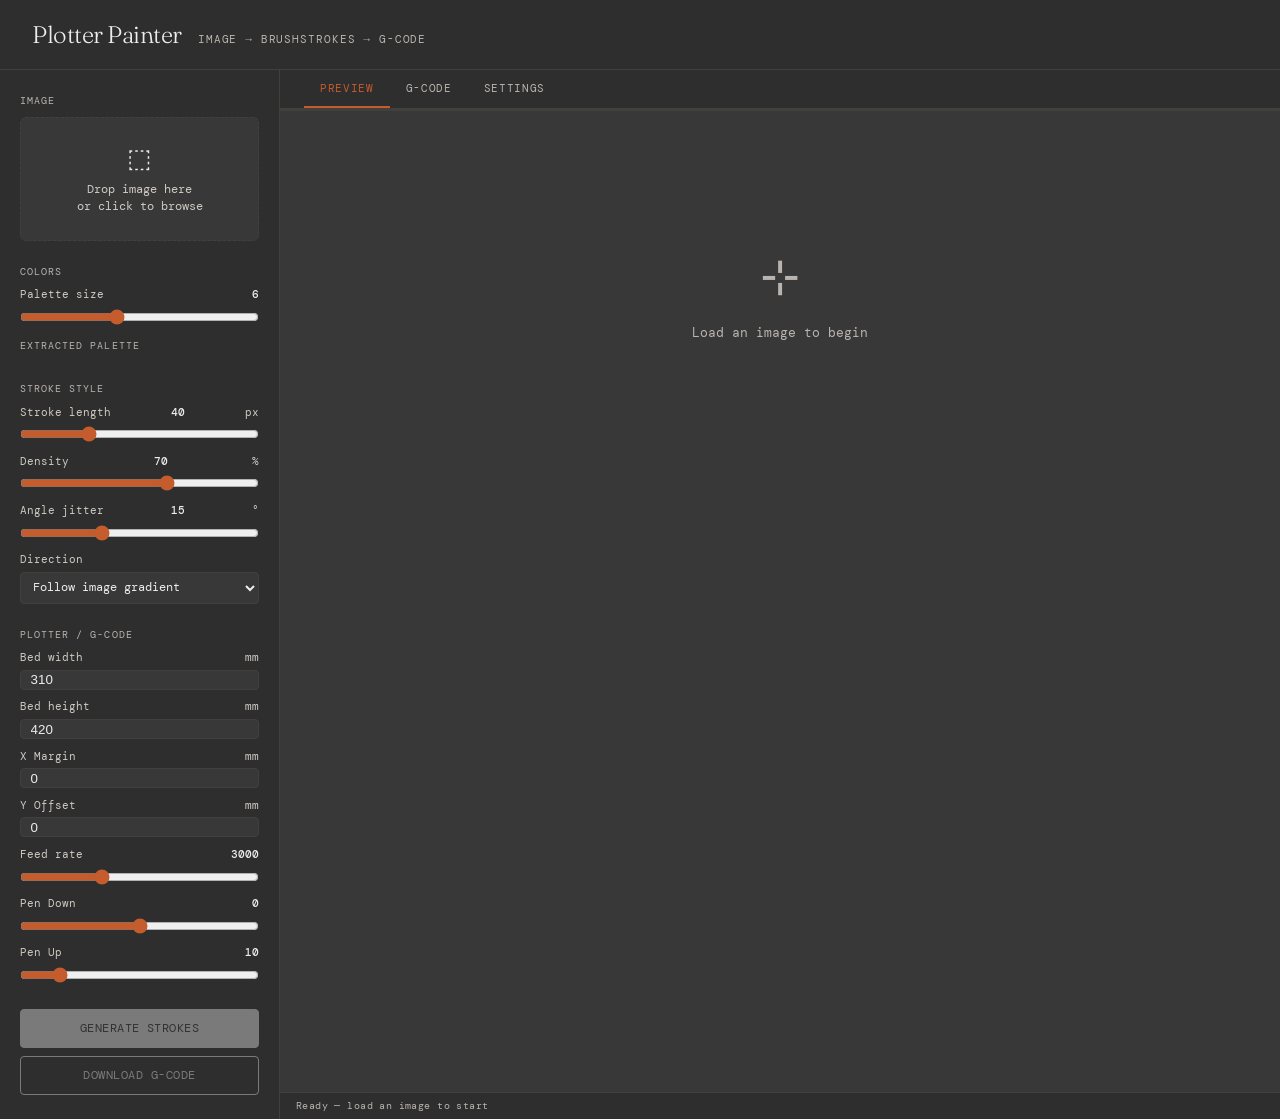
==== index.html @ c39ae686 "factor margins into scale calculation" ====
<!DOCTYPE html>
<html lang="en">
<head>
<meta charset="UTF-8">
<meta name="viewport" content="width=device-width, initial-scale=1.0">
<title>Plotter Painter</title>
<style>
  @import url('https://fonts.googleapis.com/css2?family=DM+Mono:wght@400;500&family=Fraunces:ital,wght@0,300;0,500;1,300&display=swap');
  *, *::before, *::after { box-sizing: border-box; margin: 0; padding: 0; }
  :root {
    --bg: #383838; --panel: #2e2e2e; --border: #42403d;
    --ink: #ededed; --ink2: #cfcac3; --ink3: #b9b4af;
    --accent: #c45c2e; --mono: 'DM Mono', monospace; --serif: 'Fraunces', Georgia, serif;
  }
  body { font-family: var(--mono); background: var(--bg); color: var(--ink); min-height: 100vh; display: flex; flex-direction: column; }
  header { padding: 1.25rem 2rem; border-bottom: 1px solid var(--border); background: var(--panel); display: flex; align-items: baseline; gap: 1rem; }
  header h1 { font-family: var(--serif); font-weight: 300; font-size: 1.5rem; letter-spacing: -0.02em; }
  header span { font-size: 0.7rem; color: var(--ink3); letter-spacing: 0.08em; text-transform: uppercase; }
  .app { display: grid; grid-template-columns: 280px 1fr; flex: 1; min-height: 0; }
  .sidebar { background: var(--panel); border-right: 1px solid var(--border); padding: 1.5rem 1.25rem; display: flex; flex-direction: column; gap: 1.5rem; overflow-y: auto; }
  .section-label { font-size: 0.65rem; letter-spacing: 0.1em; text-transform: uppercase; color: var(--ink3); margin-bottom: 0.6rem; display: block; }
  .drop-zone { border: 1.5px dashed var(--border); border-radius: 6px; padding: 1.5rem 1rem; text-align: center; cursor: pointer; transition: all 0.15s; background: var(--bg); }
  .drop-zone:hover, .drop-zone.dragover { border-color: var(--accent); background: #fdf5f0; }
  .drop-zone .icon { font-size: 1.6rem; margin-bottom: 0.4rem; display: block; }
  .drop-zone p { font-size: 0.72rem; color: var(--ink2); line-height: 1.5; }
  .drop-zone input { display: none; }
  .thumb-row { display: flex; gap: 8px; align-items: center; padding: 0.5rem; background: var(--bg); border-radius: 6px; border: 1px solid var(--border); }
  .thumb-row img { width: 48px; height: 48px; object-fit: cover; border-radius: 4px; }
  .thumb-info { font-size: 0.68rem; color: var(--ink2); flex: 1; min-width: 0; }
  .thumb-info strong { display: block; color: var(--ink); white-space: nowrap; overflow: hidden; text-overflow: ellipsis; font-size: 0.72rem; }
  .control-row { display: flex; flex-direction: column; gap: 0.35rem; }
  .control-row label { font-size: 0.7rem; color: var(--ink2); display: flex; justify-content: space-between; align-items: center; }
  .control-row label span { font-size: 0.7rem; color: var(--ink); font-weight: 500; }
  input[type=range] { width: 100%; accent-color: var(--accent); height: 20px; cursor: pointer; }
  input[type=number] { width: 100%; color: var(--ink); background: var(--bg); border: 1px solid var(--border); border-radius: 4px; padding: 0.5rem 0.6rem; height: 20px; cursor: pointer; }
  select { width: 100%; padding: 0.4rem 0.5rem; font-family: var(--mono); font-size: 0.72rem; border: 1px solid var(--border); border-radius: 4px; background: var(--bg); color: var(--ink); cursor: pointer; }
  .color-palette { display: flex; flex-wrap: wrap; gap: 6px; margin-top: 0.25rem; }
  .swatch { width: 26px; height: 26px; border-radius: 4px; border: 1.5px solid rgba(0,0,0,0.15); cursor: pointer; transition: transform 0.1s; }
  .swatch:hover { transform: scale(1.15); }
  .btn { width: 100%; padding: 0.65rem 1rem; font-family: var(--mono); font-size: 0.75rem; letter-spacing: 0.04em; border: 1.5px solid var(--ink); border-radius: 4px; background: var(--ink); color: var(--bg); cursor: pointer; transition: all 0.15s; text-transform: uppercase; }
  .btn:hover { background: var(--accent); border-color: var(--accent); }
  .btn:disabled { opacity: 0.4; cursor: not-allowed; }
  .btn.secondary { background: transparent; color: var(--ink); }
  .btn.secondary:hover { background: var(--ink); color: var(--bg); border-color: var(--ink); }
  .main { display: flex; flex-direction: column; overflow: hidden; }
  .tabs { display: flex; border-bottom: 1px solid var(--border); background: var(--panel); padding: 0 1.5rem; }
  .tab { padding: 0.7rem 1rem; font-size: 0.7rem; letter-spacing: 0.06em; text-transform: uppercase; color: var(--ink3); cursor: pointer; border-bottom: 2px solid transparent; transition: all 0.15s; background: none; border-top: none; border-left: none; border-right: none; font-family: var(--mono); }
  .tab:hover { color: var(--ink); }
  .tab.active { color: var(--accent); border-bottom-color: var(--accent); }
  .canvas-wrap { flex: 1; overflow: auto; display: flex; align-items: flex-start; justify-content: center; padding: 2rem; background: var(--bg); }
  .canvas-grid { display: grid; grid-template-columns: 1fr 1fr; gap: 1.5rem; max-width: 1000px; width: 100%; }
  .canvas-card { background: var(--panel); border: 1px solid var(--border); border-radius: 6px; overflow: hidden; }
  .canvas-card-label { padding: 0.5rem 0.75rem; font-size: 0.65rem; letter-spacing: 0.08em; text-transform: uppercase; color: var(--ink3); border-bottom: 1px solid var(--border); }
  canvas { display: block; width: 100%; height: auto; image-rendering: pixelated; }
  .pane { flex: 1; overflow: auto; padding: 1.5rem 2rem; display: none; }
  .pane.visible { display: block; }
  .gcode-header { display: flex; align-items: center; justify-content: space-between; margin-bottom: 1rem; }
  .gcode-stats { display: flex; gap: 1.5rem; }
  .stat { font-size: 0.7rem; color: var(--ink2); }
  .stat strong { color: var(--ink); display: block; font-size: 1rem; }
  .gcode-viewer {
    background: var(--panel); border: 1px solid var(--border); border-radius: 6px;
    font-family: var(--mono); font-size: 0.7rem; line-height: 1.6;
    overflow: hidden; display: flex; flex-direction: column;
    min-height: 500px; height: 500px; resize: vertical;
  }
  .gcode-viewer-inner { display: flex; flex: 1; overflow: hidden; }
  .gcode-linenos {
    flex-shrink: 0; width:72px; padding: 0.75rem 0.5rem 0.75rem 0.75rem;
    background: var(--bg); border-right: 1px solid var(--border);
    color: var(--ink3); text-align: right; overflow: hidden;
    user-select: none; white-space: pre; line-height: 1.6; font-size: 0.7rem;
  }
  .gcode-code {
    flex: 1; padding: 0.75rem 1rem; overflow: auto;
    color: var(--ink2); white-space: pre; line-height: 1.6; font-size: 0.7rem;
  }
  .gcode-resize-hint {
    font-size: 0.6rem; color: var(--ink3); text-align: right;
    padding: 2px 8px; border-top: 1px solid var(--border);
    background: var(--bg); flex-shrink: 0; letter-spacing: 0.04em;
  }
  .progress-bar { height: 2px; background: var(--border); overflow: hidden; }
  .progress-fill { height: 100%; background: var(--accent); width: 0%; transition: width 0.1s; }
  .status-bar { padding: 0.4rem 1rem; font-size: 0.65rem; color: var(--ink3); border-top: 1px solid var(--border); background: var(--panel); letter-spacing: 0.04em; }
  .empty-state { display: flex; flex-direction: column; align-items: center; justify-content: center; gap: 1rem; height: 300px; color: var(--ink3); grid-column: 1 / -1; }
  .empty-state .big { font-size: 3rem; }
  .empty-state p { font-size: 0.8rem; }
  .color-by-layer { display: flex; flex-direction: column; gap: 4px; margin-top: 0.5rem; }
  .layer-row { display: flex; align-items: center; gap: 8px; font-size: 0.68rem; color: var(--ink2); }
  .layer-swatch { width: 14px; height: 14px; border-radius: 3px; border: 1px solid rgba(0,0,0,0.15); flex-shrink: 0; }
  .layer-count { margin-left: auto; color: var(--ink3); }

  /* Settings tab */
  .settings-wrap { max-width: 800px; display: flex; flex-direction: column; gap: 1.75rem; }
  .settings-block { background: var(--panel); border: 1px solid var(--border); border-radius: 6px; overflow: hidden; }
  .settings-block-head { padding: 0.55rem 1rem; font-size: 0.65rem; letter-spacing: 0.1em; text-transform: uppercase; color: var(--ink3); background: var(--bg); border-bottom: 1px solid var(--border); }
  .settings-block-body { padding: 1rem 1.25rem; display: flex; flex-direction: column; gap: 1.1rem; }
  .tmpl-field { display: flex; flex-direction: column; gap: 0.3rem; }
  .tmpl-field > label { font-size: 0.7rem; color: var(--ink); font-weight: 500; }
  .tmpl-field .hint { font-size: 0.62rem; color: var(--ink3); line-height: 1.5; }
  .tmpl-field .hint code { background: var(--bg); border: 1px solid var(--border); border-radius: 3px; padding: 0 3px; font-size: 0.62rem; color: var(--ink2); }
  textarea { width: 100%; font-family: var(--mono); font-size: 0.7rem; line-height: 1.6; color: var(--ink); background: var(--bg); border: 1px solid var(--border); border-radius: 4px; padding: 0.5rem 0.6rem; resize: vertical; }
  textarea:focus { outline: none; border-color: var(--accent); }

  /* Per-color settings */
  .color-cfg-list { display: flex; flex-direction: column; }
  .color-cfg-row { display: grid; grid-template-columns: 22px 22px 1fr auto; gap: 10px; align-items: start; padding: 0.8rem 1.25rem; border-bottom: 1px solid var(--border); transition: opacity 0.15s; }
  .color-cfg-row:last-child { border-bottom: none; }
  .color-cfg-row.is-disabled { opacity: 0.38; }
  .cfg-swatch { width: 18px; height: 18px; border-radius: 3px; border: 1px solid rgba(0,0,0,0.15); margin-top: 2px; }
  .cfg-num { font-size: 0.65rem; color: var(--ink3); padding-top: 2px; }
  .cfg-body { display: flex; flex-direction: column; gap: 0.45rem; }
  .cfg-check-row { display: flex; align-items: center; gap: 7px; font-size: 0.7rem; color: var(--ink2); }
  .cfg-check-row input[type=checkbox] { accent-color: var(--accent); width: 13px; height: 13px; cursor: pointer; flex-shrink: 0; }
  .cfg-dip-fields { padding-left: 20px; display: flex; flex-direction: column; gap: 0.35rem; }
  .cfg-coord-row { display: flex; align-items: center; gap: 6px; font-size: 0.68rem; color: var(--ink2); }
  .cfg-coord-row span { color: var(--ink3); min-width: 10px; }
  .cfg-coord-row input[type=number] { font-family: var(--mono); font-size: 0.68rem; color: var(--ink); background: var(--bg); border: 1px solid var(--border); border-radius: 4px; padding: 0.22rem 0.4rem; width: 68px; }
  .cfg-coord-row input[type=number]:focus { outline: none; border-color: var(--accent); }
  .cfg-count { font-size: 0.63rem; color: var(--ink3); padding-top: 2px; text-align: right; white-space: nowrap; }
  .no-cfg-msg { padding: 1rem 1.25rem; font-size: 0.75rem; color: var(--ink3); }

  input::-webkit-outer-spin-button,
  input::-webkit-inner-spin-button {
      /* display: none; <- Crashes Chrome on hover */
      -webkit-appearance: none;
      margin: 0; /* <-- Apparently some margin are still there even though it's hidden */
  }

  input[type=number] {
      -moz-appearance:textfield; /* Firefox */
  }
</style>
</head>
<body>

<header>
  <h1>Plotter Painter</h1>
  <span>image → brushstrokes → g-code</span>
</header>

<div class="app">
  <aside class="sidebar">
    <div>
      <span class="section-label">Image</span>
      <div class="drop-zone" id="dropZone">
        <input type="file" id="fileInput" accept="image/*">
        <span class="icon">⬚</span>
        <p>Drop image here<br>or click to browse</p>
      </div>
      <div class="thumb-row" id="thumbRow" style="display:none; margin-top:8px;">
        <img id="thumbImg" src="" alt="">
        <div class="thumb-info">
          <strong id="thumbName"></strong>
          <span id="thumbSize"></span>
        </div>
      </div>
    </div>

    <div>
      <span class="section-label">Colors</span>
      <div class="control-row">
        <label>Palette size <span id="colorsVal">6</span></label>
        <input type="range" id="numColors" min="2" max="12" value="6">
      </div>
      <div style="margin-top:0.75rem;">
        <label class="section-label" style="margin-bottom:0.4rem;">Extracted palette</label>
        <div class="color-palette" id="paletteDisplay"></div>
      </div>
    </div>

    <div>
      <span class="section-label">Stroke style</span>
      <div style="display:flex;flex-direction:column;gap:0.6rem;">
        <div class="control-row">
          <label>Stroke length <span id="strokeLenVal">40</span>px</label>
          <input type="range" id="strokeLen" min="10" max="120" value="40">
        </div>
        <div class="control-row">
          <label>Density <span id="densityVal">70</span>%</label>
          <input type="range" id="density" min="20" max="100" value="70">
        </div>
        <div class="control-row">
          <label>Angle jitter <span id="jitterVal">15</span>°</label>
          <input type="range" id="jitter" min="0" max="45" value="15">
        </div>
        <div class="control-row">
          <label>Direction</label>
          <select id="strokeDir">
            <option value="gradient">Follow image gradient</option>
            <option value="vertical">Vertical hatching</option>
            <option value="horizontal">Horizontal hatching</option>
            <option value="diagonal">Diagonal hatching</option>
            <option value="random">Random angles</option>
          </select>
        </div>
      </div>
    </div>

    <div>
      <span class="section-label">Plotter / G-code</span>
      <div style="display:flex;flex-direction:column;gap:0.6rem;">
        <div class="control-row">
          <label>Bed width <span id="bedWVal"></span>mm</label>
          <input type="number" id="bedW" value="310">
        </div>
        <div class="control-row">
          <label>Bed height <span id="bedHVal"></span>mm</label>
          <input type="number" id="bedH" value="420">
        </div>
        <div class="control-row">
          <label>X Margin <span id="xMarginVal"></span>mm</label>
          <input type="number" id="xMargin" value="0">
        </div>
        <div class="control-row">
          <label>Y Offset <span id="yMarginVal"></span>mm</label>
          <input type="number" id="yMargin" value="0">
        </div>
        <div class="control-row">
          <label>Feed rate <span id="feedVal">3000</span></label>
          <input type="range" id="feed" min="500" max="8000" step="100" value="3000">
        </div>
        <div class="control-row">
          <label>Pen Down <span id="penDownVal">0</span></label>
          <input type="range" id="penDown" min="-5" max="5" step="1" value="0">
        </div>
        <div class="control-row">
          <label>Pen Up <span id="penUpVal">10</span></label>
          <input type="range" id="penUp" min="5" max="40" step="1" value="10">
        </div>

      </div>
    </div>

    <div style="display:flex;flex-direction:column;gap:0.5rem;">
      <button class="btn" id="generateBtn" disabled>Generate strokes</button>
      <button class="btn secondary" id="downloadBtn" disabled>Download G-code</button>
    </div>

    <div id="layerInfo" style="display:none;">
      <span class="section-label">Color layers</span>
      <div class="color-by-layer" id="layerList"></div>
    </div>
  </aside>

  <main class="main">
    <div class="tabs">
      <button class="tab active" data-tab="preview">Preview</button>
      <button class="tab" data-tab="gcode">G-code</button>
      <button class="tab" data-tab="settings">Settings</button>
    </div>
    <div class="progress-bar"><div class="progress-fill" id="progressFill"></div></div>

    <!-- Preview -->
    <div class="canvas-wrap" id="previewPane">
      <div class="canvas-grid" id="canvasGrid">
        <div class="empty-state">
          <div class="big">⊹</div>
          <p>Load an image to begin</p>
        </div>
      </div>
    </div>

    <!-- G-code -->
    <div class="pane" id="gcodePane">
      <div class="gcode-header">
        <div class="gcode-stats" id="gcodeStats"></div>
        <button class="btn secondary" style="width:auto;padding:0.4rem 1rem;" id="copyBtn">Copy</button>
      </div>
      <div class="gcode-viewer" id="gcodeViewer">
        <div class="gcode-viewer-inner">
          <div class="gcode-linenos" id="gcodeLinenos"></div>
          <div class="gcode-code" id="gcodeDisplay"></div>
        </div>
        <div class="gcode-resize-hint">drag bottom edge to resize ↕</div>
      </div>
    </div>

    <!-- Settings -->
    <div class="pane" id="settingsPane">
      <div class="settings-wrap">

        <div class="settings-block">
          <div class="settings-block-head" style="display:flex;align-items:center;justify-content:space-between;">
            <span>G-code templates</span>
            <div style="display:flex;gap:6px;align-items:center;">
              <span id="saveStatus" style="font-size:0.6rem;color:var(--ink3);letter-spacing:0.04em;"></span>
              <input type="file" id="settingsFileInput" accept=".json" style="display:none;">
              <button class="btn secondary" id="loadSettingsBtn" style="width:auto;padding:0.25rem 0.6rem;font-size:0.65rem;border-width:1px;">Load</button>
              <button class="btn secondary" id="saveSettingsBtn" style="width:auto;padding:0.25rem 0.6rem;font-size:0.65rem;border-width:1px;">Save</button>
            </div>
          </div>
          <div class="settings-block-body">

            <div class="tmpl-field">
              <label>Program start</label>
              <div class="hint">Inserted once at the top of the output file.</div>
              <textarea id="tmplStart" rows="4">G21       ; mm mode
G90       ; absolute positioning
G28       ; home axes
G1 Z10.0 F600  ; pen up</textarea>
            </div>

            <div class="tmpl-field">
              <label>Program end</label>
              <div class="hint">Inserted once at the bottom of the output file.</div>
              <textarea id="tmplEnd" rows="3">G1 Z10.0 F600  ; pen up
G1 X0 Y0 F3000  ; return home
M2  ; end program</textarea>
            </div>

            <div class="tmpl-field">
              <label>Stroke</label>
              <div class="hint">Runs for every stroke. Variables: <code>{X1}</code> <code>{Y1}</code> <code>{X2}</code> <code>{Y2}</code> <code>{Z_DOWN}</code> <code>{Z_UP}</code> <code>{FEED}</code>.</div>
              <textarea id="tmplStroke" rows="4">G1 X{X1} Y{Y1} {FEED}
G1 Z{Z_DOWN} F600
G1 X{X2} Y{Y2} {FEED}
G1 Z{Z_UP} {FEED}
              </textarea>
            </div>

            <div class="tmpl-field">
              <label>Color / layer change</label>
              <div class="hint">
                Runs when switching to a new color layer. Variables:
                <code>{COLOR_INDEX}</code> (1-based),
                <code>{R}</code> <code>{G}</code> <code>{B}</code> incoming color,
                <code>{Z_UP}</code>.
              </div>
              <textarea id="tmplColorChange" rows="3">; Color {COLOR_INDEX} — rgb({R},{G},{B})
M0  ; pause for pen change</textarea>
            </div>

            <div class="tmpl-field">
              <label>Dip Dip sequence</label>
              <div class="hint">
                Runs when a color with dipping enabled loads ink. Variables:
                <code>{DIP_X}</code> <code>{DIP_Y}</code> <code>{DIP_Z}</code> dip coords,
                <code>{Z_UP}</code> travel height,
                <code>{FEED}</code>.
              </div>
              <textarea id="tmplDip" rows="5">G1 X{DIP_X} Y{DIP_Y} F{FEED}
G1 Z{DIP_Z} F300
G4 P200
G1 Z{Z_UP} F600</textarea>
            </div>

          </div>
        </div>

        <div class="settings-block">
          <div class="settings-block-head">Color layer settings</div>
          <div id="colorCfgList">
            <div class="no-cfg-msg">Generate strokes first to configure color layers.</div>
          </div>
        </div>

      </div>
    </div>

    <div class="status-bar" id="statusBar">Ready — load an image to start</div>
  </main>
</div>

<script>
const $ = id => document.getElementById(id);

let sourceImg = null, sourceCanvas = null, quantizedCanvas = null, strokeCanvas = null;
let gcodeText = '', palette = [], strokes = [], imageFilename = '', layerCounts = [];
let colorSettings = []; // [{enabled, dip, dipX, dipY, dipZ, dipEvery}, ...]

// Slider readouts
[['numColors','colorsVal',''],['strokeLen','strokeLenVal','px'],
 ['density','densityVal','%'],['jitter','jitterVal','°'],['bedW','bedWVal','mm'],
 ['bedH','bedHVal','mm'],['xMargin','xMarginVal','mm'],['yMargin','yMarginVal','mm'],
 ['feed','feedVal',''],['penDown','penDownVal',''],['penUp','penUpVal','']
].forEach(([id,out,sfx]) => $(id).addEventListener('input', () => $(out).textContent = $(id).value + sfx));

// File drop/pick
$('dropZone').addEventListener('click', () => $('fileInput').click());
$('dropZone').addEventListener('dragover', e => { e.preventDefault(); $('dropZone').classList.add('dragover'); });
$('dropZone').addEventListener('dragleave', () => $('dropZone').classList.remove('dragover'));
$('dropZone').addEventListener('drop', e => { e.preventDefault(); $('dropZone').classList.remove('dragover'); const f = e.dataTransfer.files[0]; if(f) loadFile(f); });
$('fileInput').addEventListener('change', e => { if(e.target.files[0]) loadFile(e.target.files[0]); });

// Tab switching
document.querySelectorAll('.tab').forEach(t => t.addEventListener('click', () => {
  document.querySelectorAll('.tab').forEach(x => x.classList.remove('active'));
  t.classList.add('active');
  const tab = t.dataset.tab;
  $('previewPane').style.display = tab === 'preview' ? 'flex' : 'none';
  $('gcodePane').classList.toggle('visible', tab === 'gcode');
  $('settingsPane').classList.toggle('visible', tab === 'settings');
}));

// Live G-code rebuild when templates change
['tmplStart','tmplEnd','tmplStroke','tmplColorChange','tmplDip'].forEach(id =>
  $(id).addEventListener('input', () => { if(strokes.length && sourceCanvas) buildGcode(sourceCanvas.width, sourceCanvas.height); })
);

function loadFile(file) {
  imageFilename = file.name;
  const reader = new FileReader();
  reader.onload = e => {
    const img = new Image();
    img.onload = () => {
      sourceImg = img;
      $('thumbImg').src = e.target.result;
      $('thumbName').textContent = file.name;
      $('thumbSize').textContent = `${img.width} × ${img.height}`;
      $('thumbRow').style.display = 'flex';
      $('generateBtn').disabled = false;
      setStatus('Image loaded — click "Generate strokes"');
      extractPalettePreview(img);
    };
    img.src = e.target.result;
  };
  reader.readAsDataURL(file);
}

function setStatus(msg) { $('statusBar').textContent = msg; }
function setProgress(p) { $('progressFill').style.width = (p*100)+'%'; }

function extractPalettePreview(img) {
  const n = parseInt($('numColors').value);
  const cv = document.createElement('canvas');
  const sc = Math.min(1, 100/Math.max(img.width,img.height));
  cv.width = Math.round(img.width*sc); cv.height = Math.round(img.height*sc);
  const ctx = cv.getContext('2d');
  ctx.drawImage(img,0,0,cv.width,cv.height);
  const data = ctx.getImageData(0,0,cv.width,cv.height).data;
  const pixels = [];
  for(let i=0;i<data.length;i+=4) pixels.push([data[i],data[i+1],data[i+2]]);
  palette = kMeans(pixels,n,10);
  renderPalette();
}
$('numColors').addEventListener('input', () => { if(sourceImg) extractPalettePreview(sourceImg); });

function renderPalette() {
  $('paletteDisplay').innerHTML = '';
  palette.forEach(c => {
    const s = document.createElement('div');
    s.className='swatch'; s.style.background=`rgb(${c[0]},${c[1]},${c[2]})`; s.title=`rgb(${c[0]},${c[1]},${c[2]})`;
    $('paletteDisplay').appendChild(s);
  });
}

function kMeans(pixels,k,iters) {
  const step = Math.max(1,Math.floor(pixels.length/k));
  let centers = Array.from({length:k},(_,i)=>[...pixels[i*step]]);
  for(let iter=0;iter<iters;iter++) {
    const sums = Array.from({length:k},()=>[0,0,0,0]);
    for(const p of pixels) {
      let best=0,bd=Infinity;
      for(let j=0;j<k;j++){const d=cDist(p,centers[j]);if(d<bd){bd=d;best=j;}}
      sums[best][0]+=p[0];sums[best][1]+=p[1];sums[best][2]+=p[2];sums[best][3]++;
    }
    centers=sums.map(s=>s[3]>0?[Math.round(s[0]/s[3]),Math.round(s[1]/s[3]),Math.round(s[2]/s[3])]:centers[0]);
  }
  return centers;
}
function cDist(a,b){return(a[0]-b[0])**2+(a[1]-b[1])**2+(a[2]-b[2])**2;}
function nearestColor(r,g,b){let best=0,bd=Infinity;for(let i=0;i<palette.length;i++){const d=cDist([r,g,b],palette[i]);if(d<bd){bd=d;best=i;}}return best;}

function computeSobel(imgData,w,h) {
  const gray=new Float32Array(w*h),d=imgData.data;
  for(let i=0;i<w*h;i++) gray[i]=0.299*d[i*4]+0.587*d[i*4+1]+0.114*d[i*4+2];
  const gx=new Float32Array(w*h),gy=new Float32Array(w*h);
  for(let y=1;y<h-1;y++) for(let x=1;x<w-1;x++){
    const i=y*w+x;
    gx[i]=-gray[i-w-1]+gray[i-w+1]-2*gray[i-1]+2*gray[i+1]-gray[i+w-1]+gray[i+w+1];
    gy[i]=-gray[i-w-1]-2*gray[i-w]-gray[i-w+1]+gray[i+w-1]+2*gray[i+w]+gray[i+w+1];
  }
  return{gx,gy};
}

function initColorSettings(n) {
  const prev=colorSettings;
  colorSettings=Array.from({length:n},(_,i)=>prev[i]||{enabled:true,dip:false,dipX:0,dipY:0,dipZ:-5,dipEvery:1});
}

function renderColorCfgUI() {
  const root=$('colorCfgList');
  if(!palette.length){root.innerHTML='<div class="no-cfg-msg">Generate strokes first to configure color layers.</div>';return;}
  root.innerHTML='';
  const list=document.createElement('div'); list.className='color-cfg-list';

  palette.forEach((col,i)=>{
    const cs=colorSettings[i];
    const cnt=layerCounts[i]||0;
    const row=document.createElement('div');
    row.className='color-cfg-row'+(cs.enabled?'':' is-disabled');
    row.id=`cfgrow-${i}`;
    row.innerHTML=`
      <div class="cfg-swatch" style="background:rgb(${col[0]},${col[1]},${col[2]})"></div>
      <div class="cfg-num">${i+1}</div>
      <div class="cfg-body">
        <div class="cfg-check-row">
          <input type="checkbox" id="cfen-${i}" ${cs.enabled?'checked':''}>
          <label for="cfen-${i}">Enabled in G-code</label>
        </div>
        <div class="cfg-check-row">
          <input type="checkbox" id="cfdip-${i}" ${cs.dip?'checked':''} ${cs.enabled?'':'disabled'}>
          <label for="cfdip-${i}">Dip brush for this color</label>
        </div>
        <div class="cfg-dip-fields" id="cfdipf-${i}" style="display:${cs.dip&&cs.enabled?'flex':'none'}">
          <div class="cfg-coord-row">
            <span>X</span><input type="number" id="cfdipx-${i}" value="${cs.dipX}" step="0.1">
            <span>Y</span><input type="number" id="cfdipy-${i}" value="${cs.dipY}" step="0.1">
            <span>Z</span><input type="number" id="cfdipz-${i}" value="${cs.dipZ}" step="0.1">
          </div>
          <div class="cfg-coord-row">
            <span style="color:var(--ink2);min-width:auto;margin-right:4px;">Dip every</span>
            <input type="number" id="cfdipev-${i}" value="${cs.dipEvery}" min="1" step="1" style="width:52px;">
            <span style="color:var(--ink3);font-size:0.65rem;">strokes</span>
          </div>
        </div>
      </div>
      <div class="cfg-count">${cnt.toLocaleString()} strokes</div>`;
    list.appendChild(row);

    // enabled toggle
    row.querySelector(`#cfen-${i}`).addEventListener('change', e=>{
      cs.enabled=e.target.checked;
      row.classList.toggle('is-disabled',!cs.enabled);
      const dipCb=row.querySelector(`#cfdip-${i}`);
      dipCb.disabled=!cs.enabled;
      if(!cs.enabled){cs.dip=false;dipCb.checked=false;row.querySelector(`#cfdipf-${i}`).style.display='none';}
      if(strokes.length&&sourceCanvas) buildGcode(sourceCanvas.width,sourceCanvas.height);
    });

    // dip toggle
    row.querySelector(`#cfdip-${i}`).addEventListener('change', e=>{
      cs.dip=e.target.checked;
      row.querySelector(`#cfdipf-${i}`).style.display=cs.dip?'flex':'none';
      if(strokes.length&&sourceCanvas) buildGcode(sourceCanvas.width,sourceCanvas.height);
    });

    // coord/every inputs
    [['cfdipx',v=>{cs.dipX=v;}],['cfdipy',v=>{cs.dipY=v;}],
     ['cfdipz',v=>{cs.dipZ=v;}],['cfdipev',v=>{cs.dipEvery=Math.max(1,v);}]
    ].forEach(([key,setter])=>{
      const el=row.querySelector(`#${key}-${i}`);
      if(el) el.addEventListener('input',e=>{setter(parseFloat(e.target.value)||0);if(strokes.length&&sourceCanvas)buildGcode(sourceCanvas.width,sourceCanvas.height);});
    });
  });
  root.appendChild(list);
}

function applyTmpl(tmpl,vars){
  return tmpl.replace(/\{(\w+)\}/g,(_,k)=>k in vars?vars[k]:`{${k}}`);
}

function buildGcode(W,H) {
  const bedW=parseInt($('bedW').value), bedH=parseInt($('bedH').value);
  const feed=parseInt($('feed').value);
  const penDown=parseFloat($('penDown').value), penUp=parseFloat($('penUp').value);
  
  const xMargin=parseFloat($('xMargin').value), yMargin=parseFloat($('yMargin').value);
  const tStart=$('tmplStart').value, tEnd=$('tmplEnd').value;
  const tStroke=$('tmplStroke').value;
  const tChange=$('tmplColorChange').value, tDip=$('tmplDip').value;

  // use margins - offset on x and y, subtract 2xmargin from bed size
  bedW-=2*xMargin; bedH-=yMargin;
  const sx=bedW/W, sy=bedH/H;
  const scale = Math.min(sx, sy);

  const lines=[
    '; Plotter Painter — Generated G-code',
    `; Colors: ${palette.length}  Strokes: ${strokes.length}`,
    `; Bed: ${bedW}x${bedH}mm`,
    ';',
    ...tStart.split('\n'),''
  ];

  let curCi=-1;
  const dipCounters=new Array(palette.length).fill(0);

  for(const s of strokes) {
    const cs=colorSettings[s.ci]||{enabled:true,dip:false,dipEvery:1};
    if(!cs.enabled) continue;

    if(s.ci!==curCi) {
      if(curCi>=0) {
        const nc=palette[s.ci];
        lines.push(...applyTmpl(tChange,{COLOR_INDEX:s.ci+1,R:nc[0],G:nc[1],B:nc[2],Z_UP:penUp.toFixed(1)}).split('\n'));
      } else {
        const fc=palette[s.ci];
        lines.push(`; --- Color: ${s.ci+1} ---`);
      }
      // Always dip at the start of a new color layer
      if(cs.dip) {
        lines.push(`; Dip — color ${s.ci+1}`);
        lines.push(...applyTmpl(tDip,{DIP_X:(cs.dipX||0).toFixed(3),DIP_Y:(cs.dipY||0).toFixed(3),DIP_Z:(cs.dipZ||-5).toFixed(3),Z_UP:penUp.toFixed(1),FEED:feed}).split('\n'));
        dipCounters[s.ci]=0; // reset: next dip after dipEvery more strokes
      }
      curCi=s.ci;
    }

    // mid-layer re-dip: count every stroke, fire when counter reaches dipEvery
    if(cs.dip) {
      dipCounters[s.ci]++;
      if(dipCounters[s.ci]>=cs.dipEvery) {
        lines.push(`; Re-dip — color ${s.ci+1}`);
        lines.push(...applyTmpl(tDip,{DIP_X:(cs.dipX||0).toFixed(3),DIP_Y:(cs.dipY||0).toFixed(3),DIP_Z:(cs.dipZ||-5).toFixed(3),Z_UP:penUp.toFixed(1),FEED:feed}).split('\n'));
        dipCounters[s.ci]=0;
      }
    }

    const x1=(s.x1*scale+xMargin).toFixed(3),y1=((H-s.y1)*scale+yMargin).toFixed(3);
    const x2=(s.x2*scale+xMargin).toFixed(3),y2=((H-s.y2)*scale+yMargin).toFixed(3);
    lines.push(...applyTmpl(tStroke,{X1:x1,Y1:y1,X2:x2,Y2:y2,FEED:feed,Z_UP:penUp.toFixed(1),Z_DOWN:penDown.toFixed(1)}).split('\n'));
  }

  lines.push('');
  lines.push(...tEnd.split('\n'));

  gcodeText=lines.join('\n');
  const codeEl=$('gcodeDisplay');
  const linenosEl=$('gcodeLinenos');
  codeEl.textContent=gcodeText;
  linenosEl.textContent=lines.map((_,i)=>i+1).join('\n');
  // sync scroll once (also set up listener once)
  if(!codeEl._scrollBound) {
    codeEl.addEventListener('scroll',()=>{ linenosEl.scrollTop=codeEl.scrollTop; });
    codeEl._scrollBound=true;
  }

  const enColors=palette.filter((_,i)=>colorSettings[i]?.enabled!==false).length;
  const enStrokes=strokes.filter(s=>colorSettings[s.ci]?.enabled!==false).length;
  $('gcodeStats').innerHTML=`
    <div class="stat"><strong>${enStrokes.toLocaleString()}</strong>strokes</div>
    <div class="stat"><strong>${lines.length.toLocaleString()}</strong>lines</div>
    <div class="stat"><strong>${Math.max(0,enColors-1)}</strong>pen changes</div>
    <div class="stat"><strong>${enColors}</strong>colors</div>`;

  $('layerList').innerHTML=palette.map((c,i)=>{
    const dis=colorSettings[i]&&!colorSettings[i].enabled?' style="opacity:0.35;text-decoration:line-through"':'';
    return`<div class="layer-row"${dis}>
      <div class="layer-swatch" style="background:rgb(${c[0]},${c[1]},${c[2]})"></div>
      <span>Color ${i+1}</span>
      <span class="layer-count">${(layerCounts[i]||0)} strokes</span>
    </div>`;
  }).join('');
  $('layerInfo').style.display='block';
}

async function generate() {
  $('generateBtn').disabled=true; $('downloadBtn').disabled=true;
  setProgress(0); setStatus('Quantizing image…'); await sleep(10);

  const img=sourceImg, maxW=600, scale=Math.min(1,maxW/img.width);
  const W=Math.round(img.width*scale), H=Math.round(img.height*scale);

  sourceCanvas=document.createElement('canvas');
  sourceCanvas.width=W; sourceCanvas.height=H;
  const sctx=sourceCanvas.getContext('2d');
  sctx.drawImage(img,0,0,W,H);
  const imgData=sctx.getImageData(0,0,W,H);

  setProgress(0.1); setStatus('Running k-means quantization…'); await sleep(10);

  const n=parseInt($('numColors').value);
  const pixels=[];
  for(let i=0;i<imgData.data.length;i+=4) pixels.push([imgData.data[i],imgData.data[i+1],imgData.data[i+2]]);
  palette=kMeans(pixels,n,15);
  initColorSettings(n);
  renderPalette();

  setProgress(0.2); setStatus('Building color map…'); await sleep(10);

  const colorIdx=new Uint8Array(W*H);
  for(let i=0;i<W*H;i++){const j=i*4;colorIdx[i]=nearestColor(imgData.data[j],imgData.data[j+1],imgData.data[j+2]);}

  quantizedCanvas=document.createElement('canvas');
  quantizedCanvas.width=W; quantizedCanvas.height=H;
  const qctx=quantizedCanvas.getContext('2d');
  const qd=qctx.createImageData(W,H);
  for(let i=0;i<W*H;i++){const c=palette[colorIdx[i]];qd.data[i*4]=c[0];qd.data[i*4+1]=c[1];qd.data[i*4+2]=c[2];qd.data[i*4+3]=255;}
  qctx.putImageData(qd,0,0);

  setProgress(0.3); setStatus('Computing gradients…'); await sleep(10);

  const dir=$('strokeDir').value;
  const {gx,gy}=(dir==='gradient')?computeSobel(imgData,W,H):{gx:null,gy:null};
  const strokeLen=parseInt($('strokeLen').value)*scale;
  const density=parseInt($('density').value)/100;
  const jitter=parseInt($('jitter').value)*Math.PI/180;
  const spacing=Math.max(2,strokeLen*(1-density*0.7));

  setProgress(0.4); setStatus('Placing strokes…'); await sleep(10);

  strokes=[]; layerCounts=new Array(palette.length).fill(0);
  const candidates=[];
  for(let y=Math.floor(spacing/2);y<H;y+=spacing)
    for(let x=Math.floor(spacing/2);x<W;x+=spacing) candidates.push({x,y});
  for(let i=candidates.length-1;i>0;i--){const j=Math.floor(Math.random()*(i+1));[candidates[i],candidates[j]]=[candidates[j],candidates[i]];}

  for(const {x,y} of candidates){
    const idx=Math.round(y)*W+Math.round(x), ci=colorIdx[idx];
    let angle;
    if(dir==='gradient'){const dx=gx[idx],dy=gy[idx];angle=(Math.abs(dx)+Math.abs(dy)<1)?Math.random()*Math.PI:Math.atan2(dy,dx)+Math.PI/2;}
    else if(dir==='horizontal') angle=0;
    else if(dir==='vertical') angle=Math.PI/2;
    else if(dir==='diagonal') angle=Math.PI/4;
    else angle=Math.random()*Math.PI;
    angle+=(Math.random()-0.5)*jitter;
    const len=strokeLen*(0.5+Math.random()*0.5), cos=Math.cos(angle), sin=Math.sin(angle);
    strokes.push({x1:x-cos*len/2,y1:y-sin*len/2,x2:x+cos*len/2,y2:y+sin*len/2,ci});
    layerCounts[ci]++;
  }
  strokes.sort((a,b)=>a.ci-b.ci);

  setProgress(0.6); setStatus('Rendering stroke preview…'); await sleep(10);

  strokeCanvas=document.createElement('canvas'); strokeCanvas.width=W; strokeCanvas.height=H;
  const stctx=strokeCanvas.getContext('2d');
  stctx.fillStyle='#fff'; stctx.fillRect(0,0,W,H);
  const sw=3*scale; // use as 3 for clearer lines
  for(const s of strokes){
    const c=palette[s.ci];
    stctx.strokeStyle=`rgb(${c[0]},${c[1]},${c[2]})`; stctx.lineWidth=sw; stctx.lineCap='round';
    stctx.beginPath(); stctx.moveTo(s.x1,s.y1); stctx.lineTo(s.x2,s.y2); stctx.stroke();
  }

  setProgress(0.75); setStatus('Generating G-code…'); await sleep(10);
  buildGcode(W,H);
  renderColorCfgUI();
  maybeApplyPendingColorSettings();

  setProgress(0.9); setStatus('Rendering canvases…'); await sleep(10);
  renderCanvases(W,H);

  setProgress(1); $('generateBtn').disabled=false; $('downloadBtn').disabled=false;
  setStatus(`Done — ${strokes.length.toLocaleString()} strokes across ${palette.length} colors`);
}

function renderCanvases(W,H) {
  const grid=$('canvasGrid'); grid.innerHTML='';
  [{label:'Original',canvas:sourceCanvas},{label:'Quantized',canvas:quantizedCanvas},{label:'Stroke preview',canvas:strokeCanvas}
  ].forEach(({label,canvas})=>{
    const card=document.createElement('div'); card.className='canvas-card';
    const lbl=document.createElement('div'); lbl.className='canvas-card-label'; lbl.textContent=label;
    card.appendChild(lbl); card.appendChild(canvas); grid.appendChild(card);
  });

  const info=document.createElement('div'); info.className='canvas-card';
  const lbl2=document.createElement('div'); lbl2.className='canvas-card-label'; lbl2.textContent='Toolpath (by color layer)';
  info.appendChild(lbl2);
  const tcv=document.createElement('canvas'); tcv.width=W; tcv.height=H;
  const tctx=tcv.getContext('2d'); tctx.fillStyle='#fff'; tctx.fillRect(0,0,W,H);
  const hues=palette.map((_,i)=>`hsl(${Math.round(i*360/palette.length)},70%,45%)`);
  for(const s of strokes){
    if(colorSettings[s.ci]&&!colorSettings[s.ci].enabled) continue;
    tctx.strokeStyle=hues[s.ci]; tctx.lineWidth=1.5; tctx.lineCap='round';
    tctx.beginPath(); tctx.moveTo(s.x1,s.y1); tctx.lineTo(s.x2,s.y2); tctx.stroke();
    tctx.beginPath(); tctx.arc(s.x1,s.y1,1.5,0,Math.PI*2); tctx.fillStyle=hues[s.ci]; tctx.fill();
  }
  info.appendChild(tcv); grid.appendChild(info);
}

$('generateBtn').addEventListener('click', generate);
$('downloadBtn').addEventListener('click', ()=>{
  if(!gcodeText) return;
  const a=document.createElement('a');
  a.href=URL.createObjectURL(new Blob([gcodeText],{type:'text/plain'}));
  a.download=imageFilename.replace(/\.[^.]+$/,'')+'_plotter.gcode'; a.click();
});
$('copyBtn').addEventListener('click', ()=>{
  navigator.clipboard.writeText(gcodeText).then(()=>{$('copyBtn').textContent='Copied!';setTimeout(()=>{$('copyBtn').textContent='Copy';},1500);});
});

function sleep(ms){return new Promise(r=>setTimeout(r,ms));}

// ── Settings persistence ──────────────────────────────────────────────────────

const SETTINGS_VERSION = 1;
const SLIDER_IDS = ['numColors','strokeLen','density','jitter','bedW','bedH','feed','penDown','penUp'];
const TMPL_IDS   = ['tmplStart','tmplEnd','tmplStroke','tmplColorChange','tmplDip'];

function collectSettings() {
  const sliders = {};
  SLIDER_IDS.forEach(id => sliders[id] = $(id).value);
  const templates = {};
  TMPL_IDS.forEach(id => templates[id] = $(id).value);
  return {
    version: SETTINGS_VERSION,
    savedAt: new Date().toISOString(),
    strokeDir: $('strokeDir').value,
    sliders,
    templates,
    colorSettings: colorSettings.map(cs => ({...cs})),
  };
}

function applySettings(s) {
  if (!s || s.version !== SETTINGS_VERSION) return false;

  // Sliders + readouts
  if (s.sliders) {
    SLIDER_IDS.forEach(id => {
      if (s.sliders[id] === undefined) return;
      const el = $(id);
      el.value = s.sliders[id];
      // update the displayed readout label
      const sfxMap = {numColors:'',strokeLen:'px',density:'%',jitter:'°',bedW:'mm',bedH:'mm',feed:'',penDown:'mm', penUp:'mm'};
      const outId = id+'Val';
      if ($(outId)) $(outId).textContent = el.value + (sfxMap[id]||'');
    });
  }

  // Select
  if (s.strokeDir) $('strokeDir').value = s.strokeDir;

  // Templates
  if (s.templates) {
    TMPL_IDS.forEach(id => { if (s.templates[id] !== undefined) $(id).value = s.templates[id]; });
  }

  // Color settings (only if palette already loaded and counts match)
  if (s.colorSettings && s.colorSettings.length === palette.length) {
    colorSettings = s.colorSettings.map(cs => ({...cs}));
    renderColorCfgUI();
    if (strokes.length && sourceCanvas) buildGcode(sourceCanvas.width, sourceCanvas.height);
  } else if (s.colorSettings) {
    // Store for later — will be applied after next generate()
    pendingColorSettings = s.colorSettings;
  }

  return true;
}

let pendingColorSettings = null; // applied after generate() if counts match

function flashSaveStatus(msg, isError) {
  const el = $('saveStatus');
  el.textContent = msg;
  el.style.color = isError ? '#c00' : 'var(--ink3)';
  clearTimeout(el._t);
  el._t = setTimeout(() => { el.textContent = ''; }, 2200);
}

function saveSettings() {
  const data = collectSettings();
  const json = JSON.stringify(data, null, 2);
  const blob = new Blob([json], {type: 'application/json'});
  const a = document.createElement('a');
  a.href = URL.createObjectURL(blob);
  a.download = 'plotter_painter_settings.json';
  a.click();
  flashSaveStatus('saved ✓');
}

function loadSettingsFromFile(file) {
  if (!file) return;
  const reader = new FileReader();
  reader.onload = e => {
    try {
      const data = JSON.parse(e.target.result);
      if (!applySettings(data)) {
        flashSaveStatus('unrecognized format', true);
      } else {
        flashSaveStatus('loaded ✓');
        if (strokes.length && sourceCanvas) buildGcode(sourceCanvas.width, sourceCanvas.height);
      }
    } catch(err) {
      flashSaveStatus('invalid JSON', true);
    }
  };
  reader.readAsText(file);
}

$('saveSettingsBtn').addEventListener('click', saveSettings);
$('loadSettingsBtn').addEventListener('click', () => $('settingsFileInput').click());
$('settingsFileInput').addEventListener('change', e => {
  loadSettingsFromFile(e.target.files[0]);
  e.target.value = ''; // reset so same file can be re-loaded
});

// Apply pending color settings after generate() populates the palette
const _origRenderColorCfgUI = renderColorCfgUI;
// Hook: after generate() calls renderColorCfgUI, check for pending color settings
function maybeApplyPendingColorSettings() {
  if (pendingColorSettings && pendingColorSettings.length === palette.length) {
    colorSettings = pendingColorSettings.map(cs => ({...cs}));
    pendingColorSettings = null;
    renderColorCfgUI();
    if (strokes.length && sourceCanvas) buildGcode(sourceCanvas.width, sourceCanvas.height);
  }
}
</script>
</body>
</html>
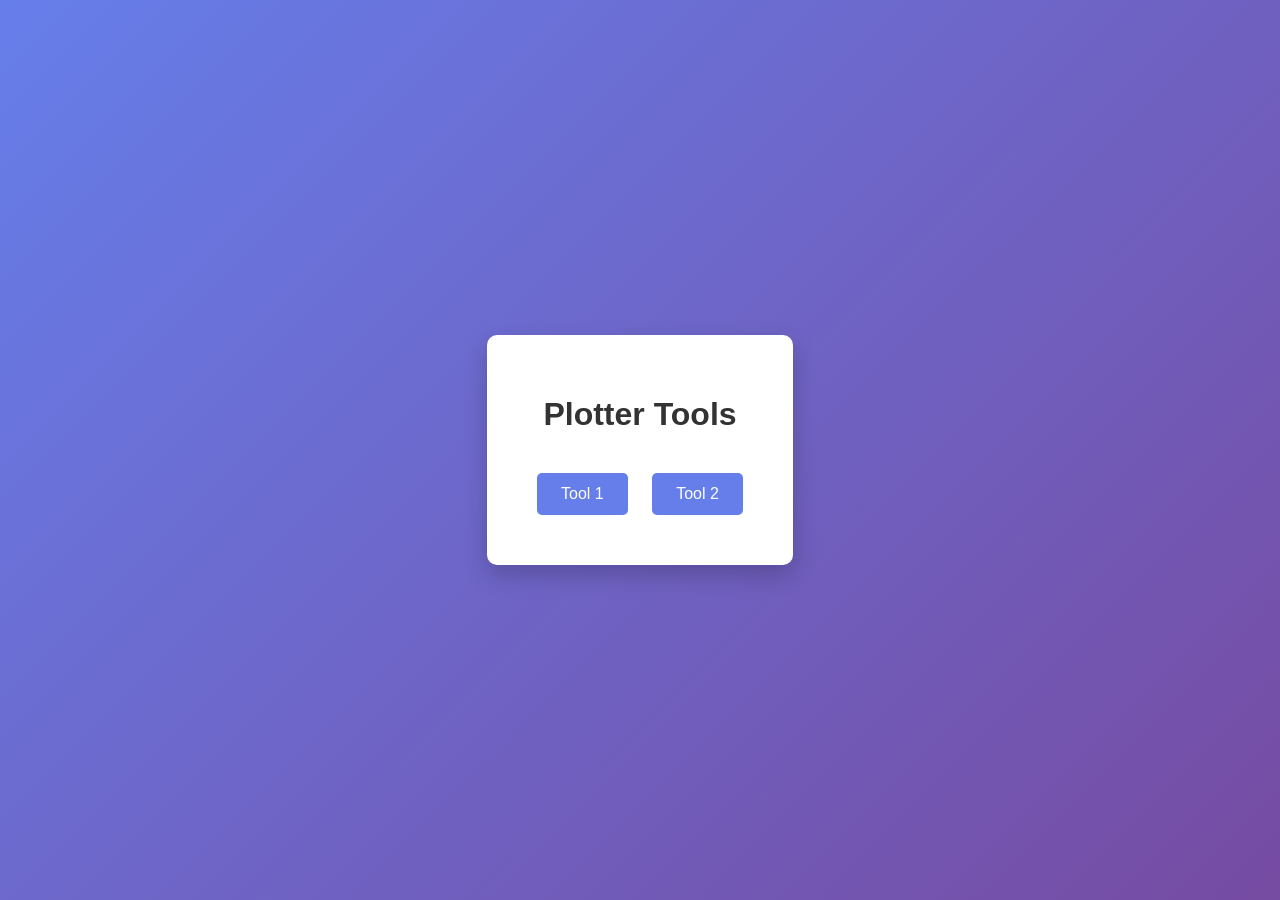
==== commit a41354cc: "halftone and directory" ====
--- a/index.html
+++ b/index.html
@@ -1,895 +1,52 @@
 <!DOCTYPE html>
 <html lang="en">
 <head>
-<meta charset="UTF-8">
-<meta name="viewport" content="width=device-width, initial-scale=1.0">
-<title>Plotter Painter</title>
-<style>
-  @import url('https://fonts.googleapis.com/css2?family=DM+Mono:wght@400;500&family=Fraunces:ital,wght@0,300;0,500;1,300&display=swap');
-  *, *::before, *::after { box-sizing: border-box; margin: 0; padding: 0; }
-  :root {
-    --bg: #383838; --panel: #2e2e2e; --border: #42403d;
-    --ink: #ededed; --ink2: #cfcac3; --ink3: #b9b4af;
-    --accent: #c45c2e; --mono: 'DM Mono', monospace; --serif: 'Fraunces', Georgia, serif;
-  }
-  body { font-family: var(--mono); background: var(--bg); color: var(--ink); min-height: 100vh; display: flex; flex-direction: column; }
-  header { padding: 1.25rem 2rem; border-bottom: 1px solid var(--border); background: var(--panel); display: flex; align-items: baseline; gap: 1rem; }
-  header h1 { font-family: var(--serif); font-weight: 300; font-size: 1.5rem; letter-spacing: -0.02em; }
-  header span { font-size: 0.7rem; color: var(--ink3); letter-spacing: 0.08em; text-transform: uppercase; }
-  .app { display: grid; grid-template-columns: 280px 1fr; flex: 1; min-height: 0; }
-  .sidebar { background: var(--panel); border-right: 1px solid var(--border); padding: 1.5rem 1.25rem; display: flex; flex-direction: column; gap: 1.5rem; overflow-y: auto; }
-  .section-label { font-size: 0.65rem; letter-spacing: 0.1em; text-transform: uppercase; color: var(--ink3); margin-bottom: 0.6rem; display: block; }
-  .drop-zone { border: 1.5px dashed var(--border); border-radius: 6px; padding: 1.5rem 1rem; text-align: center; cursor: pointer; transition: all 0.15s; background: var(--bg); }
-  .drop-zone:hover, .drop-zone.dragover { border-color: var(--accent); background: #fdf5f0; }
-  .drop-zone .icon { font-size: 1.6rem; margin-bottom: 0.4rem; display: block; }
-  .drop-zone p { font-size: 0.72rem; color: var(--ink2); line-height: 1.5; }
-  .drop-zone input { display: none; }
-  .thumb-row { display: flex; gap: 8px; align-items: center; padding: 0.5rem; background: var(--bg); border-radius: 6px; border: 1px solid var(--border); }
-  .thumb-row img { width: 48px; height: 48px; object-fit: cover; border-radius: 4px; }
-  .thumb-info { font-size: 0.68rem; color: var(--ink2); flex: 1; min-width: 0; }
-  .thumb-info strong { display: block; color: var(--ink); white-space: nowrap; overflow: hidden; text-overflow: ellipsis; font-size: 0.72rem; }
-  .control-row { display: flex; flex-direction: column; gap: 0.35rem; }
-  .control-row label { font-size: 0.7rem; color: var(--ink2); display: flex; justify-content: space-between; align-items: center; }
-  .control-row label span { font-size: 0.7rem; color: var(--ink); font-weight: 500; }
-  input[type=range] { width: 100%; accent-color: var(--accent); height: 20px; cursor: pointer; }
-  input[type=number] { width: 100%; color: var(--ink); background: var(--bg); border: 1px solid var(--border); border-radius: 4px; padding: 0.5rem 0.6rem; height: 20px; cursor: pointer; }
-  select { width: 100%; padding: 0.4rem 0.5rem; font-family: var(--mono); font-size: 0.72rem; border: 1px solid var(--border); border-radius: 4px; background: var(--bg); color: var(--ink); cursor: pointer; }
-  .color-palette { display: flex; flex-wrap: wrap; gap: 6px; margin-top: 0.25rem; }
-  .swatch { width: 26px; height: 26px; border-radius: 4px; border: 1.5px solid rgba(0,0,0,0.15); cursor: pointer; transition: transform 0.1s; }
-  .swatch:hover { transform: scale(1.15); }
-  .btn { width: 100%; padding: 0.65rem 1rem; font-family: var(--mono); font-size: 0.75rem; letter-spacing: 0.04em; border: 1.5px solid var(--ink); border-radius: 4px; background: var(--ink); color: var(--bg); cursor: pointer; transition: all 0.15s; text-transform: uppercase; }
-  .btn:hover { background: var(--accent); border-color: var(--accent); }
-  .btn:disabled { opacity: 0.4; cursor: not-allowed; }
-  .btn.secondary { background: transparent; color: var(--ink); }
-  .btn.secondary:hover { background: var(--ink); color: var(--bg); border-color: var(--ink); }
-  .main { display: flex; flex-direction: column; overflow: hidden; }
-  .tabs { display: flex; border-bottom: 1px solid var(--border); background: var(--panel); padding: 0 1.5rem; }
-  .tab { padding: 0.7rem 1rem; font-size: 0.7rem; letter-spacing: 0.06em; text-transform: uppercase; color: var(--ink3); cursor: pointer; border-bottom: 2px solid transparent; transition: all 0.15s; background: none; border-top: none; border-left: none; border-right: none; font-family: var(--mono); }
-  .tab:hover { color: var(--ink); }
-  .tab.active { color: var(--accent); border-bottom-color: var(--accent); }
-  .canvas-wrap { flex: 1; overflow: auto; display: flex; align-items: flex-start; justify-content: center; padding: 2rem; background: var(--bg); }
-  .canvas-grid { display: grid; grid-template-columns: 1fr 1fr; gap: 1.5rem; max-width: 1000px; width: 100%; }
-  .canvas-card { background: var(--panel); border: 1px solid var(--border); border-radius: 6px; overflow: hidden; }
-  .canvas-card-label { padding: 0.5rem 0.75rem; font-size: 0.65rem; letter-spacing: 0.08em; text-transform: uppercase; color: var(--ink3); border-bottom: 1px solid var(--border); }
-  canvas { display: block; width: 100%; height: auto; image-rendering: pixelated; }
-  .pane { flex: 1; overflow: auto; padding: 1.5rem 2rem; display: none; }
-  .pane.visible { display: block; }
-  .gcode-header { display: flex; align-items: center; justify-content: space-between; margin-bottom: 1rem; }
-  .gcode-stats { display: flex; gap: 1.5rem; }
-  .stat { font-size: 0.7rem; color: var(--ink2); }
-  .stat strong { color: var(--ink); display: block; font-size: 1rem; }
-  .gcode-viewer {
-    background: var(--panel); border: 1px solid var(--border); border-radius: 6px;
-    font-family: var(--mono); font-size: 0.7rem; line-height: 1.6;
-    overflow: hidden; display: flex; flex-direction: column;
-    min-height: 500px; height: 500px; resize: vertical;
-  }
-  .gcode-viewer-inner { display: flex; flex: 1; overflow: hidden; }
-  .gcode-linenos {
-    flex-shrink: 0; width:72px; padding: 0.75rem 0.5rem 0.75rem 0.75rem;
-    background: var(--bg); border-right: 1px solid var(--border);
-    color: var(--ink3); text-align: right; overflow: hidden;
-    user-select: none; white-space: pre; line-height: 1.6; font-size: 0.7rem;
-  }
-  .gcode-code {
-    flex: 1; padding: 0.75rem 1rem; overflow: auto;
-    color: var(--ink2); white-space: pre; line-height: 1.6; font-size: 0.7rem;
-  }
-  .gcode-resize-hint {
-    font-size: 0.6rem; color: var(--ink3); text-align: right;
-    padding: 2px 8px; border-top: 1px solid var(--border);
-    background: var(--bg); flex-shrink: 0; letter-spacing: 0.04em;
-  }
-  .progress-bar { height: 2px; background: var(--border); overflow: hidden; }
-  .progress-fill { height: 100%; background: var(--accent); width: 0%; transition: width 0.1s; }
-  .status-bar { padding: 0.4rem 1rem; font-size: 0.65rem; color: var(--ink3); border-top: 1px solid var(--border); background: var(--panel); letter-spacing: 0.04em; }
-  .empty-state { display: flex; flex-direction: column; align-items: center; justify-content: center; gap: 1rem; height: 300px; color: var(--ink3); grid-column: 1 / -1; }
-  .empty-state .big { font-size: 3rem; }
-  .empty-state p { font-size: 0.8rem; }
-  .color-by-layer { display: flex; flex-direction: column; gap: 4px; margin-top: 0.5rem; }
-  .layer-row { display: flex; align-items: center; gap: 8px; font-size: 0.68rem; color: var(--ink2); }
-  .layer-swatch { width: 14px; height: 14px; border-radius: 3px; border: 1px solid rgba(0,0,0,0.15); flex-shrink: 0; }
-  .layer-count { margin-left: auto; color: var(--ink3); }
-
-  /* Settings tab */
-  .settings-wrap { max-width: 800px; display: flex; flex-direction: column; gap: 1.75rem; }
-  .settings-block { background: var(--panel); border: 1px solid var(--border); border-radius: 6px; overflow: hidden; }
-  .settings-block-head { padding: 0.55rem 1rem; font-size: 0.65rem; letter-spacing: 0.1em; text-transform: uppercase; color: var(--ink3); background: var(--bg); border-bottom: 1px solid var(--border); }
-  .settings-block-body { padding: 1rem 1.25rem; display: flex; flex-direction: column; gap: 1.1rem; }
-  .tmpl-field { display: flex; flex-direction: column; gap: 0.3rem; }
-  .tmpl-field > label { font-size: 0.7rem; color: var(--ink); font-weight: 500; }
-  .tmpl-field .hint { font-size: 0.62rem; color: var(--ink3); line-height: 1.5; }
-  .tmpl-field .hint code { background: var(--bg); border: 1px solid var(--border); border-radius: 3px; padding: 0 3px; font-size: 0.62rem; color: var(--ink2); }
-  textarea { width: 100%; font-family: var(--mono); font-size: 0.7rem; line-height: 1.6; color: var(--ink); background: var(--bg); border: 1px solid var(--border); border-radius: 4px; padding: 0.5rem 0.6rem; resize: vertical; }
-  textarea:focus { outline: none; border-color: var(--accent); }
-
-  /* Per-color settings */
-  .color-cfg-list { display: flex; flex-direction: column; }
-  .color-cfg-row { display: grid; grid-template-columns: 22px 22px 1fr auto; gap: 10px; align-items: start; padding: 0.8rem 1.25rem; border-bottom: 1px solid var(--border); transition: opacity 0.15s; }
-  .color-cfg-row:last-child { border-bottom: none; }
-  .color-cfg-row.is-disabled { opacity: 0.38; }
-  .cfg-swatch { width: 18px; height: 18px; border-radius: 3px; border: 1px solid rgba(0,0,0,0.15); margin-top: 2px; }
-  .cfg-num { font-size: 0.65rem; color: var(--ink3); padding-top: 2px; }
-  .cfg-body { display: flex; flex-direction: column; gap: 0.45rem; }
-  .cfg-check-row { display: flex; align-items: center; gap: 7px; font-size: 0.7rem; color: var(--ink2); }
-  .cfg-check-row input[type=checkbox] { accent-color: var(--accent); width: 13px; height: 13px; cursor: pointer; flex-shrink: 0; }
-  .cfg-dip-fields { padding-left: 20px; display: flex; flex-direction: column; gap: 0.35rem; }
-  .cfg-coord-row { display: flex; align-items: center; gap: 6px; font-size: 0.68rem; color: var(--ink2); }
-  .cfg-coord-row span { color: var(--ink3); min-width: 10px; }
-  .cfg-coord-row input[type=number] { font-family: var(--mono); font-size: 0.68rem; color: var(--ink); background: var(--bg); border: 1px solid var(--border); border-radius: 4px; padding: 0.22rem 0.4rem; width: 68px; }
-  .cfg-coord-row input[type=number]:focus { outline: none; border-color: var(--accent); }
-  .cfg-count { font-size: 0.63rem; color: var(--ink3); padding-top: 2px; text-align: right; white-space: nowrap; }
-  .no-cfg-msg { padding: 1rem 1.25rem; font-size: 0.75rem; color: var(--ink3); }
-
-  input::-webkit-outer-spin-button,
-  input::-webkit-inner-spin-button {
-      /* display: none; <- Crashes Chrome on hover */
-      -webkit-appearance: none;
-      margin: 0; /* <-- Apparently some margin are still there even though it's hidden */
-  }
-
-  input[type=number] {
-      -moz-appearance:textfield; /* Firefox */
-  }
-</style>
+    <meta charset="UTF-8">
+    <meta name="viewport" content="width=device-width, initial-scale=1.0">
+    <title>PlotterPainter Tools</title>
+    <style>
+        body {
+            font-family: Arial, sans-serif;
+            display: flex;
+            justify-content: center;
+            align-items: center;
+            min-height: 100vh;
+            margin: 0;
+            background: linear-gradient(135deg, #667eea 0%, #764ba2 100%);
+        }
+        .container {
+            background: white;
+            padding: 40px;
+            border-radius: 10px;
+            box-shadow: 0 10px 25px rgba(0, 0, 0, 0.2);
+            text-align: center;
+        }
+        h1 {
+            color: #333;
+            margin-bottom: 30px;
+        }
+        a {
+            display: inline-block;
+            margin: 10px;
+            padding: 12px 24px;
+            background-color: #667eea;
+            color: white;
+            text-decoration: none;
+            border-radius: 5px;
+            transition: background-color 0.3s;
+        }
+        a:hover {
+            background-color: #764ba2;
+        }
+    </style>
 </head>
 <body>
-
-<header>
-  <h1>Plotter Painter</h1>
-  <span>image → brushstrokes → g-code</span>
-</header>
-
-<div class="app">
-  <aside class="sidebar">
-    <div>
-      <span class="section-label">Image</span>
-      <div class="drop-zone" id="dropZone">
-        <input type="file" id="fileInput" accept="image/*">
-        <span class="icon">⬚</span>
-        <p>Drop image here<br>or click to browse</p>
-      </div>
-      <div class="thumb-row" id="thumbRow" style="display:none; margin-top:8px;">
-        <img id="thumbImg" src="" alt="">
-        <div class="thumb-info">
-          <strong id="thumbName"></strong>
-          <span id="thumbSize"></span>
-        </div>
-      </div>
+    <div class="container">
+        <h1>Plotter Tools</h1>
+        <nav>
+            <a href="tools/Plotter Painter.html">Tool 1</a>
+            <a href="tools/Halftone Dot Generator.html">Tool 2</a>
+        </nav>
     </div>
-
-    <div>
-      <span class="section-label">Colors</span>
-      <div class="control-row">
-        <label>Palette size <span id="colorsVal">6</span></label>
-        <input type="range" id="numColors" min="2" max="12" value="6">
-      </div>
-      <div style="margin-top:0.75rem;">
-        <label class="section-label" style="margin-bottom:0.4rem;">Extracted palette</label>
-        <div class="color-palette" id="paletteDisplay"></div>
-      </div>
-    </div>
-
-    <div>
-      <span class="section-label">Stroke style</span>
-      <div style="display:flex;flex-direction:column;gap:0.6rem;">
-        <div class="control-row">
-          <label>Stroke length <span id="strokeLenVal">40</span>px</label>
-          <input type="range" id="strokeLen" min="10" max="120" value="40">
-        </div>
-        <div class="control-row">
-          <label>Density <span id="densityVal">70</span>%</label>
-          <input type="range" id="density" min="20" max="100" value="70">
-        </div>
-        <div class="control-row">
-          <label>Angle jitter <span id="jitterVal">15</span>°</label>
-          <input type="range" id="jitter" min="0" max="45" value="15">
-        </div>
-        <div class="control-row">
-          <label>Direction</label>
-          <select id="strokeDir">
-            <option value="gradient">Follow image gradient</option>
-            <option value="vertical">Vertical hatching</option>
-            <option value="horizontal">Horizontal hatching</option>
-            <option value="diagonal">Diagonal hatching</option>
-            <option value="random">Random angles</option>
-          </select>
-        </div>
-      </div>
-    </div>
-
-    <div>
-      <span class="section-label">Plotter / G-code</span>
-      <div style="display:flex;flex-direction:column;gap:0.6rem;">
-        <div class="control-row">
-          <label>Bed width <span id="bedWVal"></span>mm</label>
-          <input type="number" id="bedW" value="310">
-        </div>
-        <div class="control-row">
-          <label>Bed height <span id="bedHVal"></span>mm</label>
-          <input type="number" id="bedH" value="420">
-        </div>
-        <div class="control-row">
-          <label>X Margin <span id="xMarginVal"></span>mm</label>
-          <input type="number" id="xMargin" value="0">
-        </div>
-        <div class="control-row">
-          <label>Y Offset <span id="yMarginVal"></span>mm</label>
-          <input type="number" id="yMargin" value="0">
-        </div>
-        <div class="control-row">
-          <label>Feed rate <span id="feedVal">3000</span></label>
-          <input type="range" id="feed" min="500" max="8000" step="100" value="3000">
-        </div>
-        <div class="control-row">
-          <label>Pen Down <span id="penDownVal">0</span></label>
-          <input type="range" id="penDown" min="-5" max="5" step="1" value="0">
-        </div>
-        <div class="control-row">
-          <label>Pen Up <span id="penUpVal">10</span></label>
-          <input type="range" id="penUp" min="5" max="40" step="1" value="10">
-        </div>
-
-      </div>
-    </div>
-
-    <div style="display:flex;flex-direction:column;gap:0.5rem;">
-      <button class="btn" id="generateBtn" disabled>Generate strokes</button>
-      <button class="btn secondary" id="downloadBtn" disabled>Download G-code</button>
-    </div>
-
-    <div id="layerInfo" style="display:none;">
-      <span class="section-label">Color layers</span>
-      <div class="color-by-layer" id="layerList"></div>
-    </div>
-  </aside>
-
-  <main class="main">
-    <div class="tabs">
-      <button class="tab active" data-tab="preview">Preview</button>
-      <button class="tab" data-tab="gcode">G-code</button>
-      <button class="tab" data-tab="settings">Settings</button>
-    </div>
-    <div class="progress-bar"><div class="progress-fill" id="progressFill"></div></div>
-
-    <!-- Preview -->
-    <div class="canvas-wrap" id="previewPane">
-      <div class="canvas-grid" id="canvasGrid">
-        <div class="empty-state">
-          <div class="big">⊹</div>
-          <p>Load an image to begin</p>
-        </div>
-      </div>
-    </div>
-
-    <!-- G-code -->
-    <div class="pane" id="gcodePane">
-      <div class="gcode-header">
-        <div class="gcode-stats" id="gcodeStats"></div>
-        <button class="btn secondary" style="width:auto;padding:0.4rem 1rem;" id="copyBtn">Copy</button>
-      </div>
-      <div class="gcode-viewer" id="gcodeViewer">
-        <div class="gcode-viewer-inner">
-          <div class="gcode-linenos" id="gcodeLinenos"></div>
-          <div class="gcode-code" id="gcodeDisplay"></div>
-        </div>
-        <div class="gcode-resize-hint">drag bottom edge to resize ↕</div>
-      </div>
-    </div>
-
-    <!-- Settings -->
-    <div class="pane" id="settingsPane">
-      <div class="settings-wrap">
-
-        <div class="settings-block">
-          <div class="settings-block-head" style="display:flex;align-items:center;justify-content:space-between;">
-            <span>G-code templates</span>
-            <div style="display:flex;gap:6px;align-items:center;">
-              <span id="saveStatus" style="font-size:0.6rem;color:var(--ink3);letter-spacing:0.04em;"></span>
-              <input type="file" id="settingsFileInput" accept=".json" style="display:none;">
-              <button class="btn secondary" id="loadSettingsBtn" style="width:auto;padding:0.25rem 0.6rem;font-size:0.65rem;border-width:1px;">Load</button>
-              <button class="btn secondary" id="saveSettingsBtn" style="width:auto;padding:0.25rem 0.6rem;font-size:0.65rem;border-width:1px;">Save</button>
-            </div>
-          </div>
-          <div class="settings-block-body">
-
-            <div class="tmpl-field">
-              <label>Program start</label>
-              <div class="hint">Inserted once at the top of the output file.</div>
-              <textarea id="tmplStart" rows="4">G21       ; mm mode
-G90       ; absolute positioning
-G28       ; home axes
-G1 Z10.0 F600  ; pen up</textarea>
-            </div>
-
-            <div class="tmpl-field">
-              <label>Program end</label>
-              <div class="hint">Inserted once at the bottom of the output file.</div>
-              <textarea id="tmplEnd" rows="3">G1 Z10.0 F600  ; pen up
-G1 X0 Y0 F3000  ; return home
-M2  ; end program</textarea>
-            </div>
-
-            <div class="tmpl-field">
-              <label>Stroke</label>
-              <div class="hint">Runs for every stroke. Variables: <code>{X1}</code> <code>{Y1}</code> <code>{X2}</code> <code>{Y2}</code> <code>{Z_DOWN}</code> <code>{Z_UP}</code> <code>{FEED}</code>.</div>
-              <textarea id="tmplStroke" rows="4">G1 X{X1} Y{Y1} {FEED}
-G1 Z{Z_DOWN} F600
-G1 X{X2} Y{Y2} {FEED}
-G1 Z{Z_UP} {FEED}
-              </textarea>
-            </div>
-
-            <div class="tmpl-field">
-              <label>Color / layer change</label>
-              <div class="hint">
-                Runs when switching to a new color layer. Variables:
-                <code>{COLOR_INDEX}</code> (1-based),
-                <code>{R}</code> <code>{G}</code> <code>{B}</code> incoming color,
-                <code>{Z_UP}</code>.
-              </div>
-              <textarea id="tmplColorChange" rows="3">; Color {COLOR_INDEX} — rgb({R},{G},{B})
-M0  ; pause for pen change</textarea>
-            </div>
-
-            <div class="tmpl-field">
-              <label>Dip Dip sequence</label>
-              <div class="hint">
-                Runs when a color with dipping enabled loads ink. Variables:
-                <code>{DIP_X}</code> <code>{DIP_Y}</code> <code>{DIP_Z}</code> dip coords,
-                <code>{Z_UP}</code> travel height,
-                <code>{FEED}</code>.
-              </div>
-              <textarea id="tmplDip" rows="5">G1 X{DIP_X} Y{DIP_Y} F{FEED}
-G1 Z{DIP_Z} F300
-G4 P200
-G1 Z{Z_UP} F600</textarea>
-            </div>
-
-          </div>
-        </div>
-
-        <div class="settings-block">
-          <div class="settings-block-head">Color layer settings</div>
-          <div id="colorCfgList">
-            <div class="no-cfg-msg">Generate strokes first to configure color layers.</div>
-          </div>
-        </div>
-
-      </div>
-    </div>
-
-    <div class="status-bar" id="statusBar">Ready — load an image to start</div>
-  </main>
-</div>
-
-<script>
-const $ = id => document.getElementById(id);
-
-let sourceImg = null, sourceCanvas = null, quantizedCanvas = null, strokeCanvas = null;
-let gcodeText = '', palette = [], strokes = [], imageFilename = '', layerCounts = [];
-let colorSettings = []; // [{enabled, dip, dipX, dipY, dipZ, dipEvery}, ...]
-
-// Slider readouts
-[['numColors','colorsVal',''],['strokeLen','strokeLenVal','px'],
- ['density','densityVal','%'],['jitter','jitterVal','°'],['bedW','bedWVal','mm'],
- ['bedH','bedHVal','mm'],['xMargin','xMarginVal','mm'],['yMargin','yMarginVal','mm'],
- ['feed','feedVal',''],['penDown','penDownVal',''],['penUp','penUpVal','']
-].forEach(([id,out,sfx]) => $(id).addEventListener('input', () => $(out).textContent = $(id).value + sfx));
-
-// File drop/pick
-$('dropZone').addEventListener('click', () => $('fileInput').click());
-$('dropZone').addEventListener('dragover', e => { e.preventDefault(); $('dropZone').classList.add('dragover'); });
-$('dropZone').addEventListener('dragleave', () => $('dropZone').classList.remove('dragover'));
-$('dropZone').addEventListener('drop', e => { e.preventDefault(); $('dropZone').classList.remove('dragover'); const f = e.dataTransfer.files[0]; if(f) loadFile(f); });
-$('fileInput').addEventListener('change', e => { if(e.target.files[0]) loadFile(e.target.files[0]); });
-
-// Tab switching
-document.querySelectorAll('.tab').forEach(t => t.addEventListener('click', () => {
-  document.querySelectorAll('.tab').forEach(x => x.classList.remove('active'));
-  t.classList.add('active');
-  const tab = t.dataset.tab;
-  $('previewPane').style.display = tab === 'preview' ? 'flex' : 'none';
-  $('gcodePane').classList.toggle('visible', tab === 'gcode');
-  $('settingsPane').classList.toggle('visible', tab === 'settings');
-}));
-
-// Live G-code rebuild when templates change
-['tmplStart','tmplEnd','tmplStroke','tmplColorChange','tmplDip'].forEach(id =>
-  $(id).addEventListener('input', () => { if(strokes.length && sourceCanvas) buildGcode(sourceCanvas.width, sourceCanvas.height); })
-);
-
-function loadFile(file) {
-  imageFilename = file.name;
-  const reader = new FileReader();
-  reader.onload = e => {
-    const img = new Image();
-    img.onload = () => {
-      sourceImg = img;
-      $('thumbImg').src = e.target.result;
-      $('thumbName').textContent = file.name;
-      $('thumbSize').textContent = `${img.width} × ${img.height}`;
-      $('thumbRow').style.display = 'flex';
-      $('generateBtn').disabled = false;
-      setStatus('Image loaded — click "Generate strokes"');
-      extractPalettePreview(img);
-    };
-    img.src = e.target.result;
-  };
-  reader.readAsDataURL(file);
-}
-
-function setStatus(msg) { $('statusBar').textContent = msg; }
-function setProgress(p) { $('progressFill').style.width = (p*100)+'%'; }
-
-function extractPalettePreview(img) {
-  const n = parseInt($('numColors').value);
-  const cv = document.createElement('canvas');
-  const sc = Math.min(1, 100/Math.max(img.width,img.height));
-  cv.width = Math.round(img.width*sc); cv.height = Math.round(img.height*sc);
-  const ctx = cv.getContext('2d');
-  ctx.drawImage(img,0,0,cv.width,cv.height);
-  const data = ctx.getImageData(0,0,cv.width,cv.height).data;
-  const pixels = [];
-  for(let i=0;i<data.length;i+=4) pixels.push([data[i],data[i+1],data[i+2]]);
-  palette = kMeans(pixels,n,10);
-  renderPalette();
-}
-$('numColors').addEventListener('input', () => { if(sourceImg) extractPalettePreview(sourceImg); });
-
-function renderPalette() {
-  $('paletteDisplay').innerHTML = '';
-  palette.forEach(c => {
-    const s = document.createElement('div');
-    s.className='swatch'; s.style.background=`rgb(${c[0]},${c[1]},${c[2]})`; s.title=`rgb(${c[0]},${c[1]},${c[2]})`;
-    $('paletteDisplay').appendChild(s);
-  });
-}
-
-function kMeans(pixels,k,iters) {
-  const step = Math.max(1,Math.floor(pixels.length/k));
-  let centers = Array.from({length:k},(_,i)=>[...pixels[i*step]]);
-  for(let iter=0;iter<iters;iter++) {
-    const sums = Array.from({length:k},()=>[0,0,0,0]);
-    for(const p of pixels) {
-      let best=0,bd=Infinity;
-      for(let j=0;j<k;j++){const d=cDist(p,centers[j]);if(d<bd){bd=d;best=j;}}
-      sums[best][0]+=p[0];sums[best][1]+=p[1];sums[best][2]+=p[2];sums[best][3]++;
-    }
-    centers=sums.map(s=>s[3]>0?[Math.round(s[0]/s[3]),Math.round(s[1]/s[3]),Math.round(s[2]/s[3])]:centers[0]);
-  }
-  return centers;
-}
-function cDist(a,b){return(a[0]-b[0])**2+(a[1]-b[1])**2+(a[2]-b[2])**2;}
-function nearestColor(r,g,b){let best=0,bd=Infinity;for(let i=0;i<palette.length;i++){const d=cDist([r,g,b],palette[i]);if(d<bd){bd=d;best=i;}}return best;}
-
-function computeSobel(imgData,w,h) {
-  const gray=new Float32Array(w*h),d=imgData.data;
-  for(let i=0;i<w*h;i++) gray[i]=0.299*d[i*4]+0.587*d[i*4+1]+0.114*d[i*4+2];
-  const gx=new Float32Array(w*h),gy=new Float32Array(w*h);
-  for(let y=1;y<h-1;y++) for(let x=1;x<w-1;x++){
-    const i=y*w+x;
-    gx[i]=-gray[i-w-1]+gray[i-w+1]-2*gray[i-1]+2*gray[i+1]-gray[i+w-1]+gray[i+w+1];
-    gy[i]=-gray[i-w-1]-2*gray[i-w]-gray[i-w+1]+gray[i+w-1]+2*gray[i+w]+gray[i+w+1];
-  }
-  return{gx,gy};
-}
-
-function initColorSettings(n) {
-  const prev=colorSettings;
-  colorSettings=Array.from({length:n},(_,i)=>prev[i]||{enabled:true,dip:false,dipX:0,dipY:0,dipZ:-5,dipEvery:1});
-}
-
-function renderColorCfgUI() {
-  const root=$('colorCfgList');
-  if(!palette.length){root.innerHTML='<div class="no-cfg-msg">Generate strokes first to configure color layers.</div>';return;}
-  root.innerHTML='';
-  const list=document.createElement('div'); list.className='color-cfg-list';
-
-  palette.forEach((col,i)=>{
-    const cs=colorSettings[i];
-    const cnt=layerCounts[i]||0;
-    const row=document.createElement('div');
-    row.className='color-cfg-row'+(cs.enabled?'':' is-disabled');
-    row.id=`cfgrow-${i}`;
-    row.innerHTML=`
-      <div class="cfg-swatch" style="background:rgb(${col[0]},${col[1]},${col[2]})"></div>
-      <div class="cfg-num">${i+1}</div>
-      <div class="cfg-body">
-        <div class="cfg-check-row">
-          <input type="checkbox" id="cfen-${i}" ${cs.enabled?'checked':''}>
-          <label for="cfen-${i}">Enabled in G-code</label>
-        </div>
-        <div class="cfg-check-row">
-          <input type="checkbox" id="cfdip-${i}" ${cs.dip?'checked':''} ${cs.enabled?'':'disabled'}>
-          <label for="cfdip-${i}">Dip brush for this color</label>
-        </div>
-        <div class="cfg-dip-fields" id="cfdipf-${i}" style="display:${cs.dip&&cs.enabled?'flex':'none'}">
-          <div class="cfg-coord-row">
-            <span>X</span><input type="number" id="cfdipx-${i}" value="${cs.dipX}" step="0.1">
-            <span>Y</span><input type="number" id="cfdipy-${i}" value="${cs.dipY}" step="0.1">
-            <span>Z</span><input type="number" id="cfdipz-${i}" value="${cs.dipZ}" step="0.1">
-          </div>
-          <div class="cfg-coord-row">
-            <span style="color:var(--ink2);min-width:auto;margin-right:4px;">Dip every</span>
-            <input type="number" id="cfdipev-${i}" value="${cs.dipEvery}" min="1" step="1" style="width:52px;">
-            <span style="color:var(--ink3);font-size:0.65rem;">strokes</span>
-          </div>
-        </div>
-      </div>
-      <div class="cfg-count">${cnt.toLocaleString()} strokes</div>`;
-    list.appendChild(row);
-
-    // enabled toggle
-    row.querySelector(`#cfen-${i}`).addEventListener('change', e=>{
-      cs.enabled=e.target.checked;
-      row.classList.toggle('is-disabled',!cs.enabled);
-      const dipCb=row.querySelector(`#cfdip-${i}`);
-      dipCb.disabled=!cs.enabled;
-      if(!cs.enabled){cs.dip=false;dipCb.checked=false;row.querySelector(`#cfdipf-${i}`).style.display='none';}
-      if(strokes.length&&sourceCanvas) buildGcode(sourceCanvas.width,sourceCanvas.height);
-    });
-
-    // dip toggle
-    row.querySelector(`#cfdip-${i}`).addEventListener('change', e=>{
-      cs.dip=e.target.checked;
-      row.querySelector(`#cfdipf-${i}`).style.display=cs.dip?'flex':'none';
-      if(strokes.length&&sourceCanvas) buildGcode(sourceCanvas.width,sourceCanvas.height);
-    });
-
-    // coord/every inputs
-    [['cfdipx',v=>{cs.dipX=v;}],['cfdipy',v=>{cs.dipY=v;}],
-     ['cfdipz',v=>{cs.dipZ=v;}],['cfdipev',v=>{cs.dipEvery=Math.max(1,v);}]
-    ].forEach(([key,setter])=>{
-      const el=row.querySelector(`#${key}-${i}`);
-      if(el) el.addEventListener('input',e=>{setter(parseFloat(e.target.value)||0);if(strokes.length&&sourceCanvas)buildGcode(sourceCanvas.width,sourceCanvas.height);});
-    });
-  });
-  root.appendChild(list);
-}
-
-function applyTmpl(tmpl,vars){
-  return tmpl.replace(/\{(\w+)\}/g,(_,k)=>k in vars?vars[k]:`{${k}}`);
-}
-
-function buildGcode(W,H) {
-  const bedW=parseInt($('bedW').value), bedH=parseInt($('bedH').value);
-  const feed=parseInt($('feed').value);
-  const penDown=parseFloat($('penDown').value), penUp=parseFloat($('penUp').value);
-  
-  const xMargin=parseFloat($('xMargin').value), yMargin=parseFloat($('yMargin').value);
-  const tStart=$('tmplStart').value, tEnd=$('tmplEnd').value;
-  const tStroke=$('tmplStroke').value;
-  const tChange=$('tmplColorChange').value, tDip=$('tmplDip').value;
-
-  // use margins - offset on x and y, subtract 2xmargin from bed size
-  bedW-=2*xMargin; bedH-=yMargin;
-  const sx=bedW/W, sy=bedH/H;
-  const scale = Math.min(sx, sy);
-
-  const lines=[
-    '; Plotter Painter — Generated G-code',
-    `; Colors: ${palette.length}  Strokes: ${strokes.length}`,
-    `; Bed: ${bedW}x${bedH}mm`,
-    ';',
-    ...tStart.split('\n'),''
-  ];
-
-  let curCi=-1;
-  const dipCounters=new Array(palette.length).fill(0);
-
-  for(const s of strokes) {
-    const cs=colorSettings[s.ci]||{enabled:true,dip:false,dipEvery:1};
-    if(!cs.enabled) continue;
-
-    if(s.ci!==curCi) {
-      if(curCi>=0) {
-        const nc=palette[s.ci];
-        lines.push(...applyTmpl(tChange,{COLOR_INDEX:s.ci+1,R:nc[0],G:nc[1],B:nc[2],Z_UP:penUp.toFixed(1)}).split('\n'));
-      } else {
-        const fc=palette[s.ci];
-        lines.push(`; --- Color: ${s.ci+1} ---`);
-      }
-      // Always dip at the start of a new color layer
-      if(cs.dip) {
-        lines.push(`; Dip — color ${s.ci+1}`);
-        lines.push(...applyTmpl(tDip,{DIP_X:(cs.dipX||0).toFixed(3),DIP_Y:(cs.dipY||0).toFixed(3),DIP_Z:(cs.dipZ||-5).toFixed(3),Z_UP:penUp.toFixed(1),FEED:feed}).split('\n'));
-        dipCounters[s.ci]=0; // reset: next dip after dipEvery more strokes
-      }
-      curCi=s.ci;
-    }
-
-    // mid-layer re-dip: count every stroke, fire when counter reaches dipEvery
-    if(cs.dip) {
-      dipCounters[s.ci]++;
-      if(dipCounters[s.ci]>=cs.dipEvery) {
-        lines.push(`; Re-dip — color ${s.ci+1}`);
-        lines.push(...applyTmpl(tDip,{DIP_X:(cs.dipX||0).toFixed(3),DIP_Y:(cs.dipY||0).toFixed(3),DIP_Z:(cs.dipZ||-5).toFixed(3),Z_UP:penUp.toFixed(1),FEED:feed}).split('\n'));
-        dipCounters[s.ci]=0;
-      }
-    }
-
-    const x1=(s.x1*scale+xMargin).toFixed(3),y1=((H-s.y1)*scale+yMargin).toFixed(3);
-    const x2=(s.x2*scale+xMargin).toFixed(3),y2=((H-s.y2)*scale+yMargin).toFixed(3);
-    lines.push(...applyTmpl(tStroke,{X1:x1,Y1:y1,X2:x2,Y2:y2,FEED:feed,Z_UP:penUp.toFixed(1),Z_DOWN:penDown.toFixed(1)}).split('\n'));
-  }
-
-  lines.push('');
-  lines.push(...tEnd.split('\n'));
-
-  gcodeText=lines.join('\n');
-  const codeEl=$('gcodeDisplay');
-  const linenosEl=$('gcodeLinenos');
-  codeEl.textContent=gcodeText;
-  linenosEl.textContent=lines.map((_,i)=>i+1).join('\n');
-  // sync scroll once (also set up listener once)
-  if(!codeEl._scrollBound) {
-    codeEl.addEventListener('scroll',()=>{ linenosEl.scrollTop=codeEl.scrollTop; });
-    codeEl._scrollBound=true;
-  }
-
-  const enColors=palette.filter((_,i)=>colorSettings[i]?.enabled!==false).length;
-  const enStrokes=strokes.filter(s=>colorSettings[s.ci]?.enabled!==false).length;
-  $('gcodeStats').innerHTML=`
-    <div class="stat"><strong>${enStrokes.toLocaleString()}</strong>strokes</div>
-    <div class="stat"><strong>${lines.length.toLocaleString()}</strong>lines</div>
-    <div class="stat"><strong>${Math.max(0,enColors-1)}</strong>pen changes</div>
-    <div class="stat"><strong>${enColors}</strong>colors</div>`;
-
-  $('layerList').innerHTML=palette.map((c,i)=>{
-    const dis=colorSettings[i]&&!colorSettings[i].enabled?' style="opacity:0.35;text-decoration:line-through"':'';
-    return`<div class="layer-row"${dis}>
-      <div class="layer-swatch" style="background:rgb(${c[0]},${c[1]},${c[2]})"></div>
-      <span>Color ${i+1}</span>
-      <span class="layer-count">${(layerCounts[i]||0)} strokes</span>
-    </div>`;
-  }).join('');
-  $('layerInfo').style.display='block';
-}
-
-async function generate() {
-  $('generateBtn').disabled=true; $('downloadBtn').disabled=true;
-  setProgress(0); setStatus('Quantizing image…'); await sleep(10);
-
-  const img=sourceImg, maxW=600, scale=Math.min(1,maxW/img.width);
-  const W=Math.round(img.width*scale), H=Math.round(img.height*scale);
-
-  sourceCanvas=document.createElement('canvas');
-  sourceCanvas.width=W; sourceCanvas.height=H;
-  const sctx=sourceCanvas.getContext('2d');
-  sctx.drawImage(img,0,0,W,H);
-  const imgData=sctx.getImageData(0,0,W,H);
-
-  setProgress(0.1); setStatus('Running k-means quantization…'); await sleep(10);
-
-  const n=parseInt($('numColors').value);
-  const pixels=[];
-  for(let i=0;i<imgData.data.length;i+=4) pixels.push([imgData.data[i],imgData.data[i+1],imgData.data[i+2]]);
-  palette=kMeans(pixels,n,15);
-  initColorSettings(n);
-  renderPalette();
-
-  setProgress(0.2); setStatus('Building color map…'); await sleep(10);
-
-  const colorIdx=new Uint8Array(W*H);
-  for(let i=0;i<W*H;i++){const j=i*4;colorIdx[i]=nearestColor(imgData.data[j],imgData.data[j+1],imgData.data[j+2]);}
-
-  quantizedCanvas=document.createElement('canvas');
-  quantizedCanvas.width=W; quantizedCanvas.height=H;
-  const qctx=quantizedCanvas.getContext('2d');
-  const qd=qctx.createImageData(W,H);
-  for(let i=0;i<W*H;i++){const c=palette[colorIdx[i]];qd.data[i*4]=c[0];qd.data[i*4+1]=c[1];qd.data[i*4+2]=c[2];qd.data[i*4+3]=255;}
-  qctx.putImageData(qd,0,0);
-
-  setProgress(0.3); setStatus('Computing gradients…'); await sleep(10);
-
-  const dir=$('strokeDir').value;
-  const {gx,gy}=(dir==='gradient')?computeSobel(imgData,W,H):{gx:null,gy:null};
-  const strokeLen=parseInt($('strokeLen').value)*scale;
-  const density=parseInt($('density').value)/100;
-  const jitter=parseInt($('jitter').value)*Math.PI/180;
-  const spacing=Math.max(2,strokeLen*(1-density*0.7));
-
-  setProgress(0.4); setStatus('Placing strokes…'); await sleep(10);
-
-  strokes=[]; layerCounts=new Array(palette.length).fill(0);
-  const candidates=[];
-  for(let y=Math.floor(spacing/2);y<H;y+=spacing)
-    for(let x=Math.floor(spacing/2);x<W;x+=spacing) candidates.push({x,y});
-  for(let i=candidates.length-1;i>0;i--){const j=Math.floor(Math.random()*(i+1));[candidates[i],candidates[j]]=[candidates[j],candidates[i]];}
-
-  for(const {x,y} of candidates){
-    const idx=Math.round(y)*W+Math.round(x), ci=colorIdx[idx];
-    let angle;
-    if(dir==='gradient'){const dx=gx[idx],dy=gy[idx];angle=(Math.abs(dx)+Math.abs(dy)<1)?Math.random()*Math.PI:Math.atan2(dy,dx)+Math.PI/2;}
-    else if(dir==='horizontal') angle=0;
-    else if(dir==='vertical') angle=Math.PI/2;
-    else if(dir==='diagonal') angle=Math.PI/4;
-    else angle=Math.random()*Math.PI;
-    angle+=(Math.random()-0.5)*jitter;
-    const len=strokeLen*(0.5+Math.random()*0.5), cos=Math.cos(angle), sin=Math.sin(angle);
-    strokes.push({x1:x-cos*len/2,y1:y-sin*len/2,x2:x+cos*len/2,y2:y+sin*len/2,ci});
-    layerCounts[ci]++;
-  }
-  strokes.sort((a,b)=>a.ci-b.ci);
-
-  setProgress(0.6); setStatus('Rendering stroke preview…'); await sleep(10);
-
-  strokeCanvas=document.createElement('canvas'); strokeCanvas.width=W; strokeCanvas.height=H;
-  const stctx=strokeCanvas.getContext('2d');
-  stctx.fillStyle='#fff'; stctx.fillRect(0,0,W,H);
-  const sw=3*scale; // use as 3 for clearer lines
-  for(const s of strokes){
-    const c=palette[s.ci];
-    stctx.strokeStyle=`rgb(${c[0]},${c[1]},${c[2]})`; stctx.lineWidth=sw; stctx.lineCap='round';
-    stctx.beginPath(); stctx.moveTo(s.x1,s.y1); stctx.lineTo(s.x2,s.y2); stctx.stroke();
-  }
-
-  setProgress(0.75); setStatus('Generating G-code…'); await sleep(10);
-  buildGcode(W,H);
-  renderColorCfgUI();
-  maybeApplyPendingColorSettings();
-
-  setProgress(0.9); setStatus('Rendering canvases…'); await sleep(10);
-  renderCanvases(W,H);
-
-  setProgress(1); $('generateBtn').disabled=false; $('downloadBtn').disabled=false;
-  setStatus(`Done — ${strokes.length.toLocaleString()} strokes across ${palette.length} colors`);
-}
-
-function renderCanvases(W,H) {
-  const grid=$('canvasGrid'); grid.innerHTML='';
-  [{label:'Original',canvas:sourceCanvas},{label:'Quantized',canvas:quantizedCanvas},{label:'Stroke preview',canvas:strokeCanvas}
-  ].forEach(({label,canvas})=>{
-    const card=document.createElement('div'); card.className='canvas-card';
-    const lbl=document.createElement('div'); lbl.className='canvas-card-label'; lbl.textContent=label;
-    card.appendChild(lbl); card.appendChild(canvas); grid.appendChild(card);
-  });
-
-  const info=document.createElement('div'); info.className='canvas-card';
-  const lbl2=document.createElement('div'); lbl2.className='canvas-card-label'; lbl2.textContent='Toolpath (by color layer)';
-  info.appendChild(lbl2);
-  const tcv=document.createElement('canvas'); tcv.width=W; tcv.height=H;
-  const tctx=tcv.getContext('2d'); tctx.fillStyle='#fff'; tctx.fillRect(0,0,W,H);
-  const hues=palette.map((_,i)=>`hsl(${Math.round(i*360/palette.length)},70%,45%)`);
-  for(const s of strokes){
-    if(colorSettings[s.ci]&&!colorSettings[s.ci].enabled) continue;
-    tctx.strokeStyle=hues[s.ci]; tctx.lineWidth=1.5; tctx.lineCap='round';
-    tctx.beginPath(); tctx.moveTo(s.x1,s.y1); tctx.lineTo(s.x2,s.y2); tctx.stroke();
-    tctx.beginPath(); tctx.arc(s.x1,s.y1,1.5,0,Math.PI*2); tctx.fillStyle=hues[s.ci]; tctx.fill();
-  }
-  info.appendChild(tcv); grid.appendChild(info);
-}
-
-$('generateBtn').addEventListener('click', generate);
-$('downloadBtn').addEventListener('click', ()=>{
-  if(!gcodeText) return;
-  const a=document.createElement('a');
-  a.href=URL.createObjectURL(new Blob([gcodeText],{type:'text/plain'}));
-  a.download=imageFilename.replace(/\.[^.]+$/,'')+'_plotter.gcode'; a.click();
-});
-$('copyBtn').addEventListener('click', ()=>{
-  navigator.clipboard.writeText(gcodeText).then(()=>{$('copyBtn').textContent='Copied!';setTimeout(()=>{$('copyBtn').textContent='Copy';},1500);});
-});
-
-function sleep(ms){return new Promise(r=>setTimeout(r,ms));}
-
-// ── Settings persistence ──────────────────────────────────────────────────────
-
-const SETTINGS_VERSION = 1;
-const SLIDER_IDS = ['numColors','strokeLen','density','jitter','bedW','bedH','feed','penDown','penUp'];
-const TMPL_IDS   = ['tmplStart','tmplEnd','tmplStroke','tmplColorChange','tmplDip'];
-
-function collectSettings() {
-  const sliders = {};
-  SLIDER_IDS.forEach(id => sliders[id] = $(id).value);
-  const templates = {};
-  TMPL_IDS.forEach(id => templates[id] = $(id).value);
-  return {
-    version: SETTINGS_VERSION,
-    savedAt: new Date().toISOString(),
-    strokeDir: $('strokeDir').value,
-    sliders,
-    templates,
-    colorSettings: colorSettings.map(cs => ({...cs})),
-  };
-}
-
-function applySettings(s) {
-  if (!s || s.version !== SETTINGS_VERSION) return false;
-
-  // Sliders + readouts
-  if (s.sliders) {
-    SLIDER_IDS.forEach(id => {
-      if (s.sliders[id] === undefined) return;
-      const el = $(id);
-      el.value = s.sliders[id];
-      // update the displayed readout label
-      const sfxMap = {numColors:'',strokeLen:'px',density:'%',jitter:'°',bedW:'mm',bedH:'mm',feed:'',penDown:'mm', penUp:'mm'};
-      const outId = id+'Val';
-      if ($(outId)) $(outId).textContent = el.value + (sfxMap[id]||'');
-    });
-  }
-
-  // Select
-  if (s.strokeDir) $('strokeDir').value = s.strokeDir;
-
-  // Templates
-  if (s.templates) {
-    TMPL_IDS.forEach(id => { if (s.templates[id] !== undefined) $(id).value = s.templates[id]; });
-  }
-
-  // Color settings (only if palette already loaded and counts match)
-  if (s.colorSettings && s.colorSettings.length === palette.length) {
-    colorSettings = s.colorSettings.map(cs => ({...cs}));
-    renderColorCfgUI();
-    if (strokes.length && sourceCanvas) buildGcode(sourceCanvas.width, sourceCanvas.height);
-  } else if (s.colorSettings) {
-    // Store for later — will be applied after next generate()
-    pendingColorSettings = s.colorSettings;
-  }
-
-  return true;
-}
-
-let pendingColorSettings = null; // applied after generate() if counts match
-
-function flashSaveStatus(msg, isError) {
-  const el = $('saveStatus');
-  el.textContent = msg;
-  el.style.color = isError ? '#c00' : 'var(--ink3)';
-  clearTimeout(el._t);
-  el._t = setTimeout(() => { el.textContent = ''; }, 2200);
-}
-
-function saveSettings() {
-  const data = collectSettings();
-  const json = JSON.stringify(data, null, 2);
-  const blob = new Blob([json], {type: 'application/json'});
-  const a = document.createElement('a');
-  a.href = URL.createObjectURL(blob);
-  a.download = 'plotter_painter_settings.json';
-  a.click();
-  flashSaveStatus('saved ✓');
-}
-
-function loadSettingsFromFile(file) {
-  if (!file) return;
-  const reader = new FileReader();
-  reader.onload = e => {
-    try {
-      const data = JSON.parse(e.target.result);
-      if (!applySettings(data)) {
-        flashSaveStatus('unrecognized format', true);
-      } else {
-        flashSaveStatus('loaded ✓');
-        if (strokes.length && sourceCanvas) buildGcode(sourceCanvas.width, sourceCanvas.height);
-      }
-    } catch(err) {
-      flashSaveStatus('invalid JSON', true);
-    }
-  };
-  reader.readAsText(file);
-}
-
-$('saveSettingsBtn').addEventListener('click', saveSettings);
-$('loadSettingsBtn').addEventListener('click', () => $('settingsFileInput').click());
-$('settingsFileInput').addEventListener('change', e => {
-  loadSettingsFromFile(e.target.files[0]);
-  e.target.value = ''; // reset so same file can be re-loaded
-});
-
-// Apply pending color settings after generate() populates the palette
-const _origRenderColorCfgUI = renderColorCfgUI;
-// Hook: after generate() calls renderColorCfgUI, check for pending color settings
-function maybeApplyPendingColorSettings() {
-  if (pendingColorSettings && pendingColorSettings.length === palette.length) {
-    colorSettings = pendingColorSettings.map(cs => ({...cs}));
-    pendingColorSettings = null;
-    renderColorCfgUI();
-    if (strokes.length && sourceCanvas) buildGcode(sourceCanvas.width, sourceCanvas.height);
-  }
-}
-</script>
 </body>
-</html>
+</html>
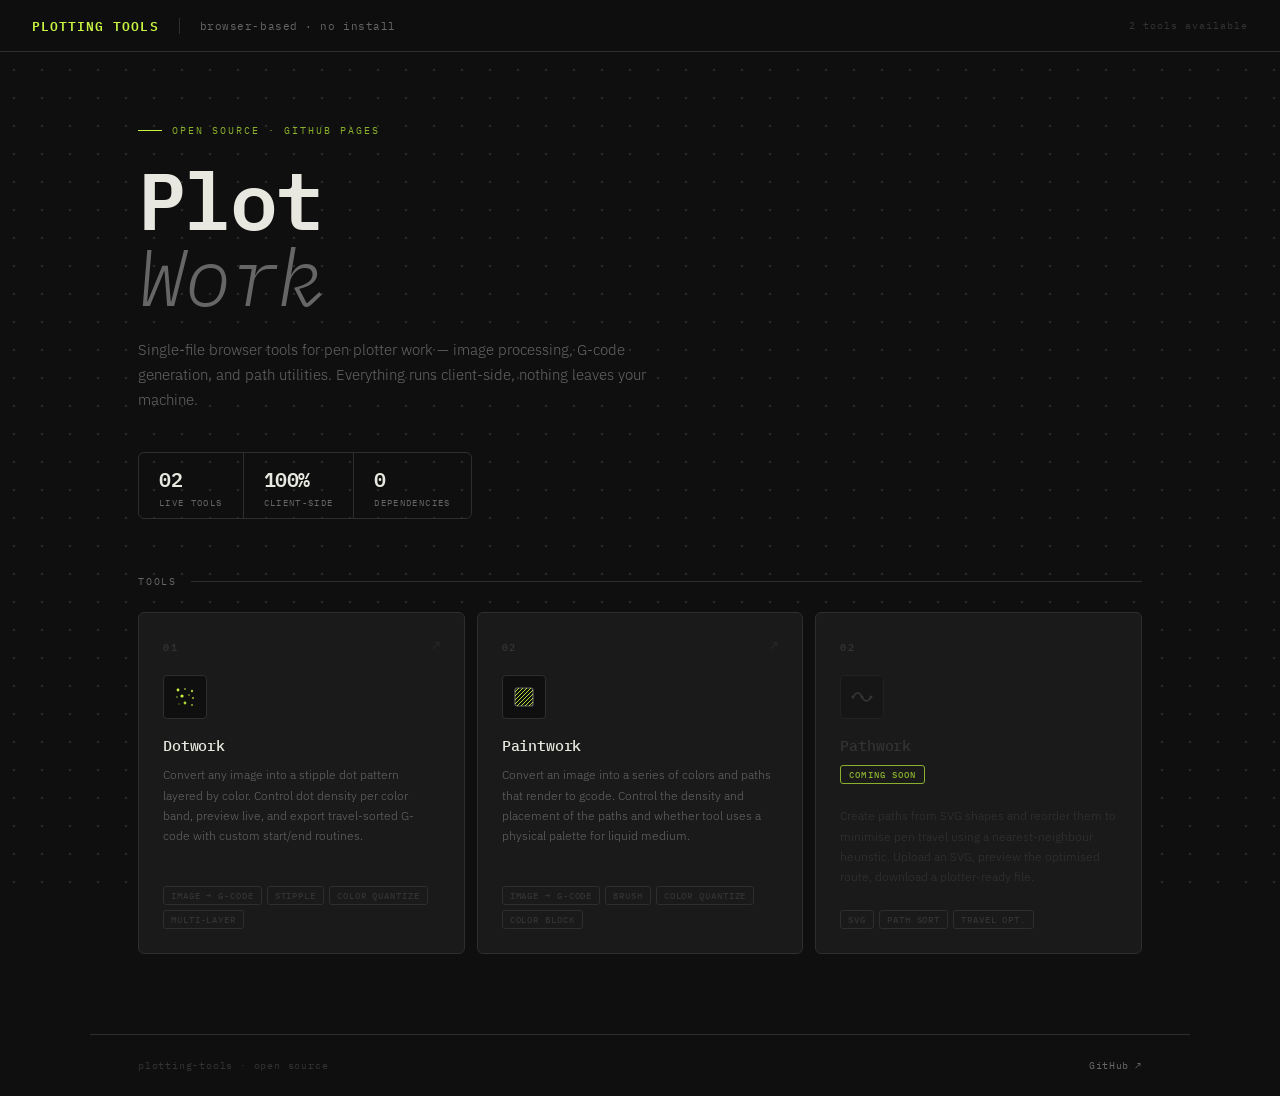
==== commit 78f15b06: "stippling app and style update, index page" ====
--- a/index.html
+++ b/index.html
@@ -1,52 +1,563 @@
 <!DOCTYPE html>
 <html lang="en">
 <head>
-    <meta charset="UTF-8">
-    <meta name="viewport" content="width=device-width, initial-scale=1.0">
-    <title>PlotterPainter Tools</title>
-    <style>
-        body {
-            font-family: Arial, sans-serif;
-            display: flex;
-            justify-content: center;
-            align-items: center;
-            min-height: 100vh;
-            margin: 0;
-            background: linear-gradient(135deg, #667eea 0%, #764ba2 100%);
-        }
-        .container {
-            background: white;
-            padding: 40px;
-            border-radius: 10px;
-            box-shadow: 0 10px 25px rgba(0, 0, 0, 0.2);
-            text-align: center;
-        }
-        h1 {
-            color: #333;
-            margin-bottom: 30px;
-        }
-        a {
-            display: inline-block;
-            margin: 10px;
-            padding: 12px 24px;
-            background-color: #667eea;
-            color: white;
-            text-decoration: none;
-            border-radius: 5px;
-            transition: background-color 0.3s;
-        }
-        a:hover {
-            background-color: #764ba2;
-        }
-    </style>
+<meta charset="UTF-8">
+<meta name="viewport" content="width=device-width, initial-scale=1.0">
+<title>Plotting Tools</title>
+<style>
+@import url('https://fonts.googleapis.com/css2?family=IBM+Plex+Mono:ital,wght@0,300;0,400;0,500;0,600;1,400&family=IBM+Plex+Sans:wght@300;400&display=swap');
+
+*, *::before, *::after { box-sizing: border-box; margin: 0; padding: 0; }
+
+:root {
+  --bg:           #0f0f0f;
+  --surface:      #1a1a1a;
+  --surface2:     #222;
+  --border:       #2e2e2e;
+  --border-hi:    #444;
+  --accent:       #c8f542;
+  --accent-glow:  rgba(200,245,66,0.12);
+  --accent-dim:   #8ab02e;
+  --text:         #e8e8e0;
+  --text-muted:   #666;
+  --text-dim:     #333;
+  --mono:         'IBM Plex Mono', monospace;
+  --sans:         'IBM Plex Sans', sans-serif;
+  --r:            6px;
+}
+
+html { scroll-behavior: smooth; }
+
+body {
+  background: var(--bg);
+  color: var(--text);
+  font-family: var(--mono);
+  min-height: 100vh;
+  /* dot-grid background */
+  background-image: radial-gradient(circle, #2a2a2a 1px, transparent 1px);
+  background-size: 28px 28px;
+  background-attachment: fixed;
+}
+
+/* ── top bar (matches app header) ── */
+.topbar {
+  position: sticky;
+  top: 0;
+  z-index: 100;
+  background: rgba(15,15,15,0.92);
+  backdrop-filter: blur(10px);
+  -webkit-backdrop-filter: blur(10px);
+  border-bottom: 1px solid var(--border);
+  padding: 0 32px;
+  height: 52px;
+  display: flex;
+  align-items: center;
+  gap: 20px;
+}
+
+.topbar-logo {
+  font-size: 13px;
+  font-weight: 600;
+  letter-spacing: 0.08em;
+  color: var(--accent);
+  text-decoration: none;
+}
+
+.topbar-sep {
+  width: 1px;
+  height: 16px;
+  background: var(--border);
+}
+
+.topbar-sub {
+  font-size: 11px;
+  color: var(--text-muted);
+  letter-spacing: 0.05em;
+}
+
+.topbar-spacer { flex: 1; }
+
+.topbar-meta {
+  font-size: 10px;
+  letter-spacing: 0.1em;
+  color: var(--text-dim);
+}
+
+/* ── hero ── */
+.hero {
+  padding: 72px 48px 56px;
+  max-width: 1100px;
+  margin: 0 auto;
+  opacity: 0;
+  animation: rise 0.55s cubic-bezier(0.22,1,0.36,1) 0.05s forwards;
+}
+
+.hero-eyebrow {
+  display: flex;
+  align-items: center;
+  gap: 10px;
+  margin-bottom: 24px;
+}
+
+.hero-eyebrow::before {
+  content: '';
+  display: block;
+  width: 24px;
+  height: 1px;
+  background: var(--accent);
+}
+
+.hero-eyebrow span {
+  font-size: 10px;
+  letter-spacing: 0.2em;
+  text-transform: uppercase;
+  color: var(--accent-dim);
+}
+
+.hero h1 {
+  font-size: clamp(44px, 6.5vw, 80px);
+  font-weight: 600;
+  letter-spacing: -0.025em;
+  line-height: 0.95;
+  color: var(--text);
+  margin-bottom: 24px;
+}
+
+.hero h1 i {
+  font-style: italic;
+  font-weight: 300;
+  color: var(--text-muted);
+}
+
+.hero-desc {
+  font-family: var(--sans);
+  font-weight: 300;
+  font-size: 15px;
+  color: var(--text-muted);
+  line-height: 1.65;
+  max-width: 520px;
+}
+
+/* ── tool count badge ── */
+.hero-stat-row {
+  margin-top: 40px;
+  display: flex;
+  align-items: center;
+  gap: 0;
+  border: 1px solid var(--border);
+  border-radius: var(--r);
+  overflow: hidden;
+  width: fit-content;
+}
+
+.hero-stat {
+  padding: 10px 20px;
+  border-right: 1px solid var(--border);
+  display: flex;
+  flex-direction: column;
+  gap: 2px;
+}
+
+.hero-stat:last-child { border-right: none; }
+
+.hero-stat-val {
+  font-size: 20px;
+  font-weight: 600;
+  color: var(--text);
+  letter-spacing: -0.02em;
+  font-variant-numeric: tabular-nums;
+}
+
+.hero-stat-key {
+  font-size: 9px;
+  letter-spacing: 0.15em;
+  text-transform: uppercase;
+  color: var(--text-muted);
+}
+
+/* ── section ── */
+.section {
+  max-width: 1100px;
+  margin: 0 auto;
+  padding: 0 48px 80px;
+}
+
+.section-head {
+  display: flex;
+  align-items: center;
+  gap: 14px;
+  margin-bottom: 24px;
+  opacity: 0;
+  animation: rise 0.4s ease 0.25s forwards;
+}
+
+.section-head-label {
+  font-size: 10px;
+  letter-spacing: 0.18em;
+  text-transform: uppercase;
+  color: var(--text-muted);
+  white-space: nowrap;
+}
+
+.section-head-line {
+  flex: 1;
+  height: 1px;
+  background: var(--border);
+}
+
+/* ── tool grid ── */
+.tool-grid {
+  display: grid;
+  grid-template-columns: repeat(auto-fill, minmax(300px, 1fr));
+  gap: 12px;
+}
+
+/* ── tool card ── */
+.tool-card {
+  background: var(--surface);
+  border: 1px solid var(--border);
+  border-radius: var(--r);
+  padding: 24px;
+  text-decoration: none;
+  color: inherit;
+  display: flex;
+  flex-direction: column;
+  gap: 0;
+  position: relative;
+  overflow: hidden;
+  transition: border-color 0.15s, background 0.15s, transform 0.15s;
+  cursor: pointer;
+  opacity: 0;
+  animation: rise 0.4s cubic-bezier(0.22,1,0.36,1) forwards;
+}
+
+.tool-card:hover {
+  border-color: var(--border-hi);
+  background: var(--surface2);
+  transform: translateY(-2px);
+}
+
+.tool-card:hover .card-glow { opacity: 1; }
+.tool-card:hover .card-num  { color: var(--accent); }
+.tool-card:hover .card-arrow { transform: translate(2px,-2px); opacity: 1; }
+.tool-card:hover .card-title { color: var(--accent); }
+
+/* accent glow top-left corner */
+.card-glow {
+  position: absolute;
+  top: 0; left: 0;
+  width: 180px; height: 180px;
+  background: radial-gradient(ellipse at top left, var(--accent-glow), transparent 70%);
+  opacity: 0;
+  transition: opacity 0.25s;
+  pointer-events: none;
+}
+
+.card-header {
+  display: flex;
+  align-items: center;
+  justify-content: space-between;
+  margin-bottom: 20px;
+}
+
+.card-num {
+  font-size: 10px;
+  font-weight: 600;
+  letter-spacing: 0.15em;
+  color: var(--text-dim);
+  transition: color 0.15s;
+}
+
+.card-arrow {
+  font-size: 14px;
+  color: var(--text-dim);
+  opacity: 0.6;
+  transition: transform 0.2s ease, opacity 0.15s;
+  line-height: 1;
+}
+
+/* icon area */
+.card-icon-wrap {
+  width: 44px;
+  height: 44px;
+  margin-bottom: 18px;
+  border: 1px solid var(--border);
+  border-radius: 4px;
+  display: flex;
+  align-items: center;
+  justify-content: center;
+  background: var(--bg);
+}
+
+.card-icon-wrap svg { width: 24px; height: 24px; }
+
+.card-title {
+  font-size: 15px;
+  font-weight: 500;
+  letter-spacing: -0.01em;
+  color: var(--text);
+  margin-bottom: 10px;
+  line-height: 1.2;
+  transition: color 0.15s;
+}
+
+.card-desc {
+  font-family: var(--sans);
+  font-weight: 300;
+  font-size: 12px;
+  color: var(--text-muted);
+  line-height: 1.7;
+  flex: 1;
+  margin-bottom: 22px;
+}
+
+.card-tags {
+  display: flex;
+  flex-wrap: wrap;
+  gap: 5px;
+}
+
+.tag {
+  font-size: 9px;
+  font-weight: 500;
+  letter-spacing: 0.1em;
+  text-transform: uppercase;
+  color: var(--text-dim);
+  border: 1px solid var(--border);
+  border-radius: 3px;
+  padding: 3px 7px;
+}
+
+/* ── coming soon card variant ── */
+.tool-card.soon {
+  opacity: 0;
+  animation: rise 0.4s cubic-bezier(0.22,1,0.36,1) forwards;
+  cursor: default;
+  pointer-events: none;
+}
+
+.tool-card.soon .card-title { color: var(--text-dim); }
+.tool-card.soon .card-desc  { color: var(--text-dim); }
+.tool-card.soon .card-icon-wrap { opacity: 0.35; }
+
+.soon-badge {
+  font-size: 9px;
+  font-weight: 500;
+  letter-spacing: 0.12em;
+  text-transform: uppercase;
+  color: var(--accent-dim);
+  border: 1px solid var(--accent-dim);
+  border-radius: 3px;
+  padding: 3px 8px;
+  width: fit-content;
+  margin-bottom: 22px;
+}
+
+/* ── footer ── */
+footer {
+  border-top: 1px solid var(--border);
+  padding: 24px 48px;
+  max-width: 1100px;
+  margin: 0 auto;
+  display: flex;
+  align-items: center;
+  justify-content: space-between;
+  opacity: 0;
+  animation: rise 0.4s ease 0.8s forwards;
+}
+
+.footer-left {
+  font-size: 10px;
+  letter-spacing: 0.08em;
+  color: var(--text-dim);
+}
+
+.footer-right {
+  display: flex;
+  gap: 20px;
+  font-size: 10px;
+  letter-spacing: 0.06em;
+  color: var(--text-dim);
+}
+
+.footer-right a {
+  color: var(--text-muted);
+  text-decoration: none;
+  transition: color 0.12s;
+}
+
+.footer-right a:hover { color: var(--accent); }
+
+/* ── keyframes ── */
+@keyframes rise {
+  from { opacity: 0; transform: translateY(10px); }
+  to   { opacity: 1; transform: translateY(0); }
+}
+
+/* stagger cards */
+.tool-card:nth-child(1) { animation-delay: 0.30s; }
+.tool-card:nth-child(2) { animation-delay: 0.38s; }
+.tool-card:nth-child(3) { animation-delay: 0.46s; }
+.tool-card:nth-child(4) { animation-delay: 0.54s; }
+.tool-card:nth-child(5) { animation-delay: 0.62s; }
+.tool-card:nth-child(6) { animation-delay: 0.70s; }
+
+@media (max-width: 600px) {
+  .hero      { padding: 48px 24px 40px; }
+  .section   { padding: 0 24px 60px; }
+  .topbar    { padding: 0 20px; }
+  footer     { padding: 24px; flex-direction: column; gap: 12px; align-items: flex-start; }
+}
+</style>
 </head>
 <body>
-    <div class="container">
-        <h1>Plotter Tools</h1>
-        <nav>
-            <a href="tools/Plotter Painter.html">Tool 1</a>
-            <a href="tools/Halftone Dot Generator.html">Tool 2</a>
-        </nav>
+
+<!-- top bar -->
+<div class="topbar">
+  <span class="topbar-logo">PLOTTING TOOLS</span>
+  <div class="topbar-sep"></div>
+  <span class="topbar-sub">browser-based · no install</span>
+  <div class="topbar-spacer"></div>
+  <span class="topbar-meta" id="toolMeta">— tools</span>
+</div>
+
+<!-- hero -->
+<div class="hero">
+  <div class="hero-eyebrow"><span>open source · github pages</span></div>
+  <h1>Plot<br><i>Work</i></h1>
+  <p class="hero-desc">Single-file browser tools for pen plotter work — image processing, G-code generation, and path utilities. Everything runs client-side, nothing leaves your machine.</p>
+
+  <div class="hero-stat-row">
+    <div class="hero-stat">
+      <span class="hero-stat-val" id="liveCount">01</span>
+      <span class="hero-stat-key">Live tools</span>
     </div>
+    <div class="hero-stat">
+      <span class="hero-stat-val">100%</span>
+      <span class="hero-stat-key">Client-side</span>
+    </div>
+    <div class="hero-stat">
+      <span class="hero-stat-val">0</span>
+      <span class="hero-stat-key">Dependencies</span>
+    </div>
+  </div>
+</div>
+
+<!-- tools section -->
+<div class="section">
+  <div class="section-head">
+    <span class="section-head-label">Tools</span>
+    <div class="section-head-line"></div>
+  </div>
+
+  <div class="tool-grid" id="toolGrid">
+
+    <!-- ── 01 Dotwork / Gcode ── -->
+    <a class="tool-card" href="tools/dotwork.html">
+      <div class="card-glow"></div>
+      <div class="card-header">
+        <span class="card-num">01</span>
+        <span class="card-arrow">↗</span>
+      </div>
+
+      <div class="card-icon-wrap">
+        <!-- stipple dots icon -->
+        <svg viewBox="0 0 24 24" fill="none" xmlns="http://www.w3.org/2000/svg" aria-hidden="true">
+          <circle cx="5"  cy="5"  r="1.4" fill="#c8f542"/>
+          <circle cx="12" cy="4"  r="1.0" fill="#c8f542" opacity=".6"/>
+          <circle cx="19" cy="6"  r="1.2" fill="#c8f542" opacity=".8"/>
+          <circle cx="4"  cy="12" r="0.9" fill="#c8f542" opacity=".5"/>
+          <circle cx="9"  cy="11" r="1.6" fill="#c8f542"/>
+          <circle cx="16" cy="10" r="0.9" fill="#c8f542" opacity=".55"/>
+          <circle cx="20" cy="13" r="1.1" fill="#c8f542" opacity=".7"/>
+          <circle cx="6"  cy="19" r="0.8" fill="#c8f542" opacity=".45"/>
+          <circle cx="12" cy="18" r="1.4" fill="#c8f542" opacity=".85"/>
+          <circle cx="19" cy="20" r="1.1" fill="#c8f542" opacity=".65"/>
+        </svg>
+      </div>
+
+      <div class="card-title">Dotwork</div>
+      <p class="card-desc">Convert any image into a stipple dot pattern layered by color. Control dot density per color band, preview live, and export travel-sorted G-code with custom start/end routines.</p>
+      <div class="card-tags">
+        <span class="tag">Image → G-code</span>
+        <span class="tag">Stipple</span>
+        <span class="tag">Color quantize</span>
+        <span class="tag">Multi-layer</span>
+      </div>
+    </a>
+
+    <a class="tool-card" href="tools/paintwork.html">
+      <div class="card-glow"></div>
+      <div class="card-header">
+        <span class="card-num">02</span>
+        <span class="card-arrow">↗</span>
+      </div>
+
+      <div class="card-icon-wrap">
+        <!--  hatch icon -->
+        <svg viewBox="0 0 24 24" fill="none" xmlns="http://www.w3.org/2000/svg" aria-hidden="true">
+          <rect x="3" y="3" width="18" height="18" rx="2" stroke="#666" stroke-width="1.2"/>
+          <line x1="7"  y1="3"  x2="3"  y2="7"  stroke="#c8f542" stroke-width="0.9"/>
+          <line x1="11" y1="3"  x2="3"  y2="11" stroke="#c8f542" stroke-width="0.9"/>
+          <line x1="15" y1="3"  x2="3"  y2="15" stroke="#c8f542" stroke-width="0.9"/>
+          <line x1="19" y1="3"  x2="3"  y2="19" stroke="#c8f542" stroke-width="0.9"/>
+          <line x1="21" y1="5"  x2="5"  y2="21" stroke="#c8f542" stroke-width="0.9"/>
+          <line x1="21" y1="9"  x2="9"  y2="21" stroke="#c8f542" stroke-width="0.9"/>
+          <line x1="21" y1="13" x2="13" y2="21" stroke="#c8f542" stroke-width="0.9"/>
+          <line x1="21" y1="17" x2="17" y2="21" stroke="#c8f542" stroke-width="0.9"/>
+        </svg>
+      </div>
+
+      <div class="card-title">Paintwork</div>
+      <p class="card-desc">Convert an image into a series of colors and paths that render to gcode. Control the density and placement of the paths and whether tool uses a physical palette for liquid medium.</p>
+      <div class="card-tags">
+        <span class="tag">Image → G-code</span>
+        <span class="tag">Brush</span>
+        <span class="tag">Color quantize</span>
+        <span class="tag">Color Block</span>
+      </div>
+    </a>
+
+    <!-- ── 03 SVG Path Optimizer (soon) ── -->
+    <div class="tool-card soon">
+      <div class="card-header">
+        <span class="card-num">02</span>
+      </div>
+
+      <div class="card-icon-wrap">
+        <svg viewBox="0 0 24 24" fill="none" xmlns="http://www.w3.org/2000/svg" aria-hidden="true">
+          <path d="M3 12 Q8 4 12 12 Q16 20 21 12" stroke="#666" stroke-width="1.5" fill="none" stroke-linecap="round"/>
+          <circle cx="3"  cy="12" r="1.5" fill="#666"/>
+          <circle cx="12" cy="12" r="1.5" fill="#666"/>
+          <circle cx="21" cy="12" r="1.5" fill="#666"/>
+        </svg>
+      </div>
+
+      <div class="card-title">Pathwork</div>
+      <div class="soon-badge">Coming soon</div>
+      <p class="card-desc">Create paths from SVG shapes and reorder them to minimise pen travel using a nearest-neighbour heuristic. Upload an SVG, preview the optimised route, download a plotter-ready file.</p>
+      <div class="card-tags">
+        <span class="tag">SVG</span>
+        <span class="tag">Path sort</span>
+        <span class="tag">Travel opt.</span>
+      </div>
+    </div>
+
+  </div>
+</div>
+
+<footer>
+  <span class="footer-left">plotting-tools · open source</span>
+  <div class="footer-right">
+    <a href="https://github.com/rilmar/PlotterPainter" target="_blank" rel="noopener">GitHub ↗</a>
+  </div>
+</footer>
+
+<script>
+  const live = document.querySelectorAll('#toolGrid a.tool-card').length;
+  document.getElementById('liveCount').textContent = String(live).padStart(2, '0');
+  document.getElementById('toolMeta').textContent = `${live} tool${live !== 1 ? 's' : ''} available`;
+</script>
+
 </body>
-</html>+</html>
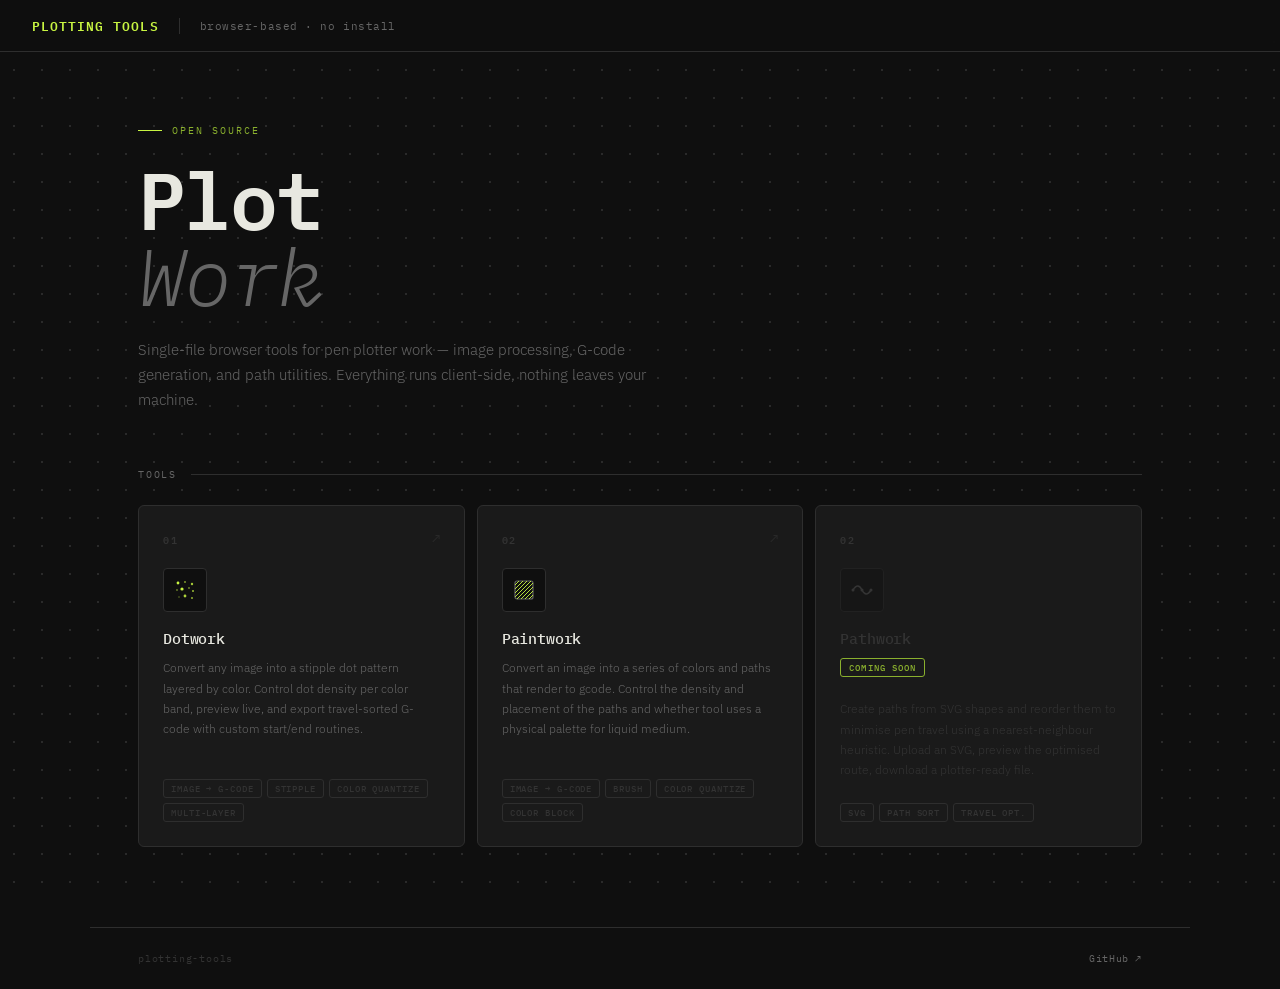
==== commit 6846928e: "paint work UI overhaul" ====
--- a/index.html
+++ b/index.html
@@ -77,12 +77,6 @@
 
 .topbar-spacer { flex: 1; }
 
-.topbar-meta {
-  font-size: 10px;
-  letter-spacing: 0.1em;
-  color: var(--text-dim);
-}
-
 /* ── hero ── */
 .hero {
   padding: 72px 48px 56px;
@@ -136,43 +130,6 @@
   color: var(--text-muted);
   line-height: 1.65;
   max-width: 520px;
-}
-
-/* ── tool count badge ── */
-.hero-stat-row {
-  margin-top: 40px;
-  display: flex;
-  align-items: center;
-  gap: 0;
-  border: 1px solid var(--border);
-  border-radius: var(--r);
-  overflow: hidden;
-  width: fit-content;
-}
-
-.hero-stat {
-  padding: 10px 20px;
-  border-right: 1px solid var(--border);
-  display: flex;
-  flex-direction: column;
-  gap: 2px;
-}
-
-.hero-stat:last-child { border-right: none; }
-
-.hero-stat-val {
-  font-size: 20px;
-  font-weight: 600;
-  color: var(--text);
-  letter-spacing: -0.02em;
-  font-variant-numeric: tabular-nums;
-}
-
-.hero-stat-key {
-  font-size: 9px;
-  letter-spacing: 0.15em;
-  text-transform: uppercase;
-  color: var(--text-muted);
 }
 
 /* ── section ── */
@@ -418,29 +375,13 @@
   <div class="topbar-sep"></div>
   <span class="topbar-sub">browser-based · no install</span>
   <div class="topbar-spacer"></div>
-  <span class="topbar-meta" id="toolMeta">— tools</span>
 </div>
 
 <!-- hero -->
 <div class="hero">
-  <div class="hero-eyebrow"><span>open source · github pages</span></div>
+  <div class="hero-eyebrow"><span>open source</span></div>
   <h1>Plot<br><i>Work</i></h1>
   <p class="hero-desc">Single-file browser tools for pen plotter work — image processing, G-code generation, and path utilities. Everything runs client-side, nothing leaves your machine.</p>
-
-  <div class="hero-stat-row">
-    <div class="hero-stat">
-      <span class="hero-stat-val" id="liveCount">01</span>
-      <span class="hero-stat-key">Live tools</span>
-    </div>
-    <div class="hero-stat">
-      <span class="hero-stat-val">100%</span>
-      <span class="hero-stat-key">Client-side</span>
-    </div>
-    <div class="hero-stat">
-      <span class="hero-stat-val">0</span>
-      <span class="hero-stat-key">Dependencies</span>
-    </div>
-  </div>
 </div>
 
 <!-- tools section -->
@@ -547,7 +488,7 @@
 </div>
 
 <footer>
-  <span class="footer-left">plotting-tools · open source</span>
+  <span class="footer-left">plotting-tools</span>
   <div class="footer-right">
     <a href="https://github.com/rilmar/PlotterPainter" target="_blank" rel="noopener">GitHub ↗</a>
   </div>
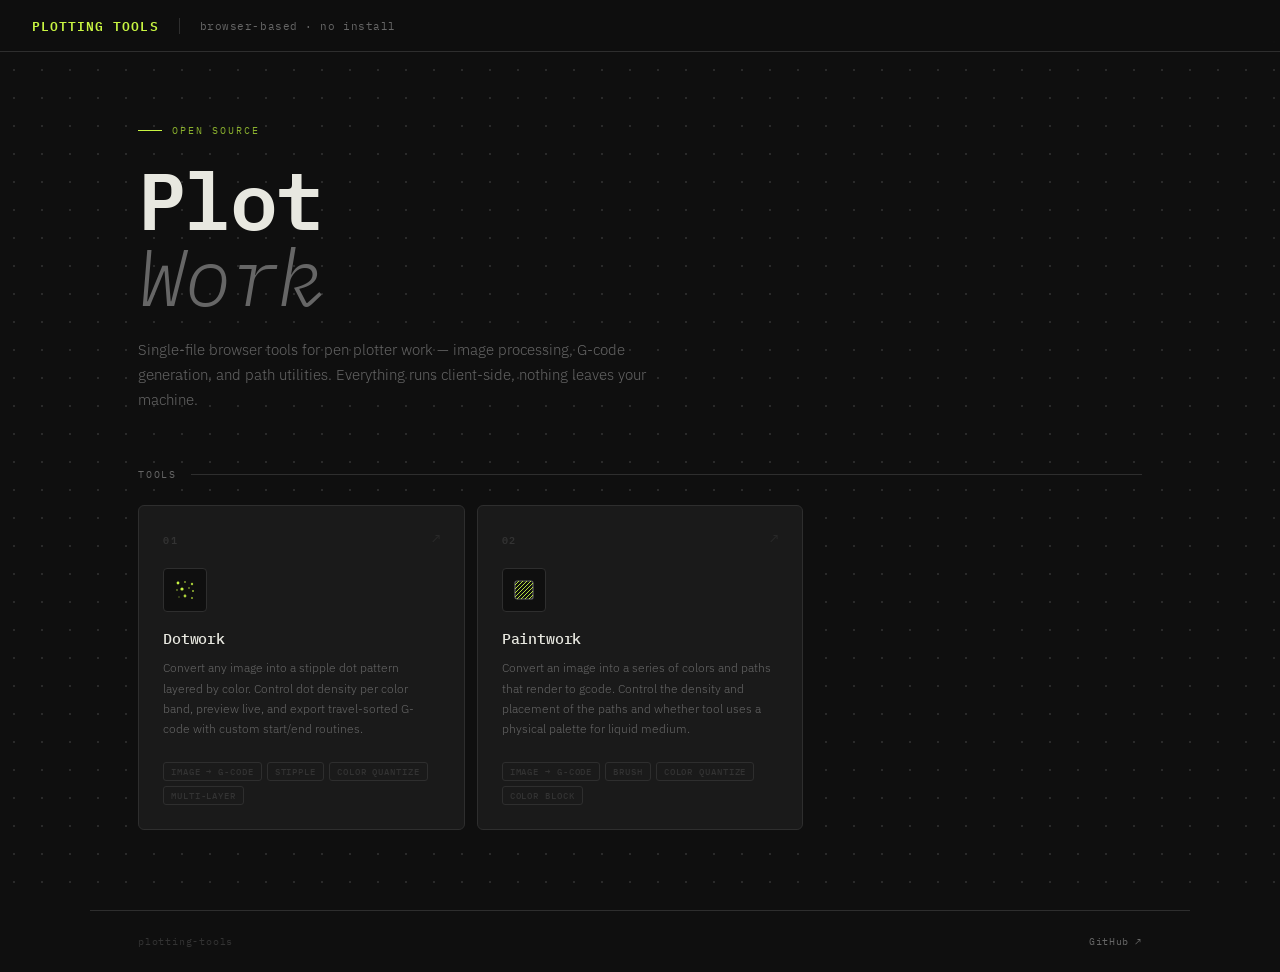
==== commit 9686a13d: "UI updates" ====
--- a/index.html
+++ b/index.html
@@ -460,7 +460,7 @@
     </a>
 
     <!-- ── 03 SVG Path Optimizer (soon) ── -->
-    <div class="tool-card soon">
+    <!-- <div class="tool-card soon">
       <div class="card-header">
         <span class="card-num">02</span>
       </div>
@@ -482,7 +482,7 @@
         <span class="tag">Path sort</span>
         <span class="tag">Travel opt.</span>
       </div>
-    </div>
+    </div> -->
 
   </div>
 </div>
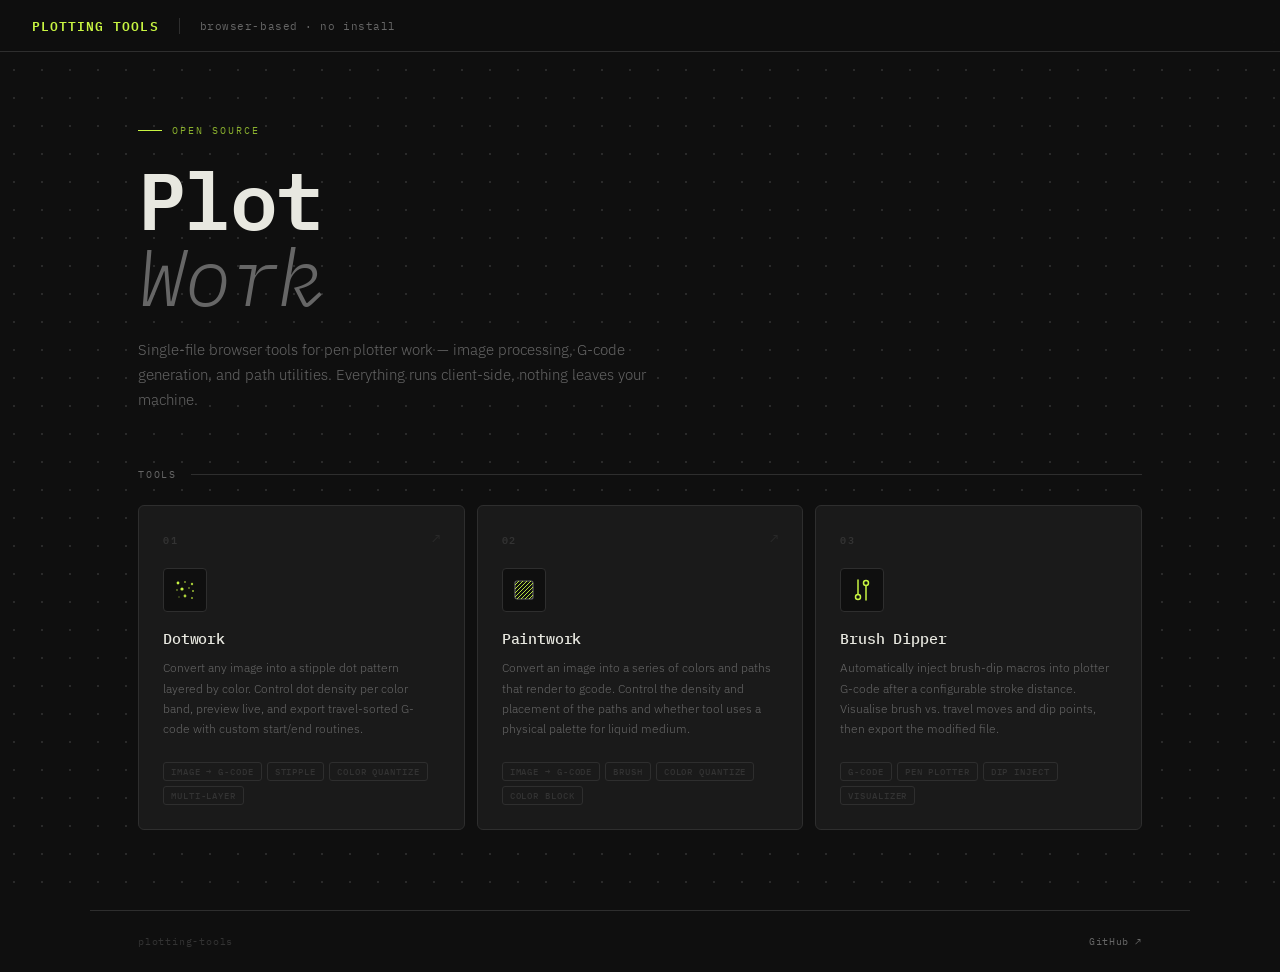
==== commit 1f84dae7: "dip injection" ====
--- a/index.html
+++ b/index.html
@@ -484,6 +484,32 @@
       </div>
     </div> -->
 
+    <!-- ── Brush Dipper ── -->
+<a class="tool-card" href="tools/dipwork.html">
+  <div class="card-glow"></div>
+  <div class="card-header">
+    <span class="card-num">03</span>
+  </div>
+
+  <div class="card-icon-wrap">
+    <svg viewBox="0 0 24 24" fill="none" xmlns="http://www.w3.org/2000/svg" aria-hidden="true">
+      <line x1="8" y1="2" x2="8" y2="16" stroke="#c8f542" stroke-width="1.5" stroke-linecap="round"/>
+      <circle cx="8" cy="19" r="2.5" stroke="#c8f542" stroke-width="1.5" fill="none"/>
+      <circle cx="16" cy="5" r="2.5" stroke="#c8f542" stroke-width="1.5" fill="none"/>
+      <line x1="16" y1="8" x2="16" y2="22" stroke="#c8f542" stroke-width="1.5" stroke-linecap="round"/>
+    </svg>
+  </div>
+
+  <div class="card-title">Brush Dipper</div>
+  <p class="card-desc">Automatically inject brush-dip macros into plotter G-code after a configurable stroke distance. Visualise brush vs. travel moves and dip points, then export the modified file.</p>
+  <div class="card-tags">
+    <span class="tag">G-code</span>
+    <span class="tag">Pen plotter</span>
+    <span class="tag">Dip inject</span>
+    <span class="tag">Visualizer</span>
+  </div>
+</a>
+
   </div>
 </div>
 
